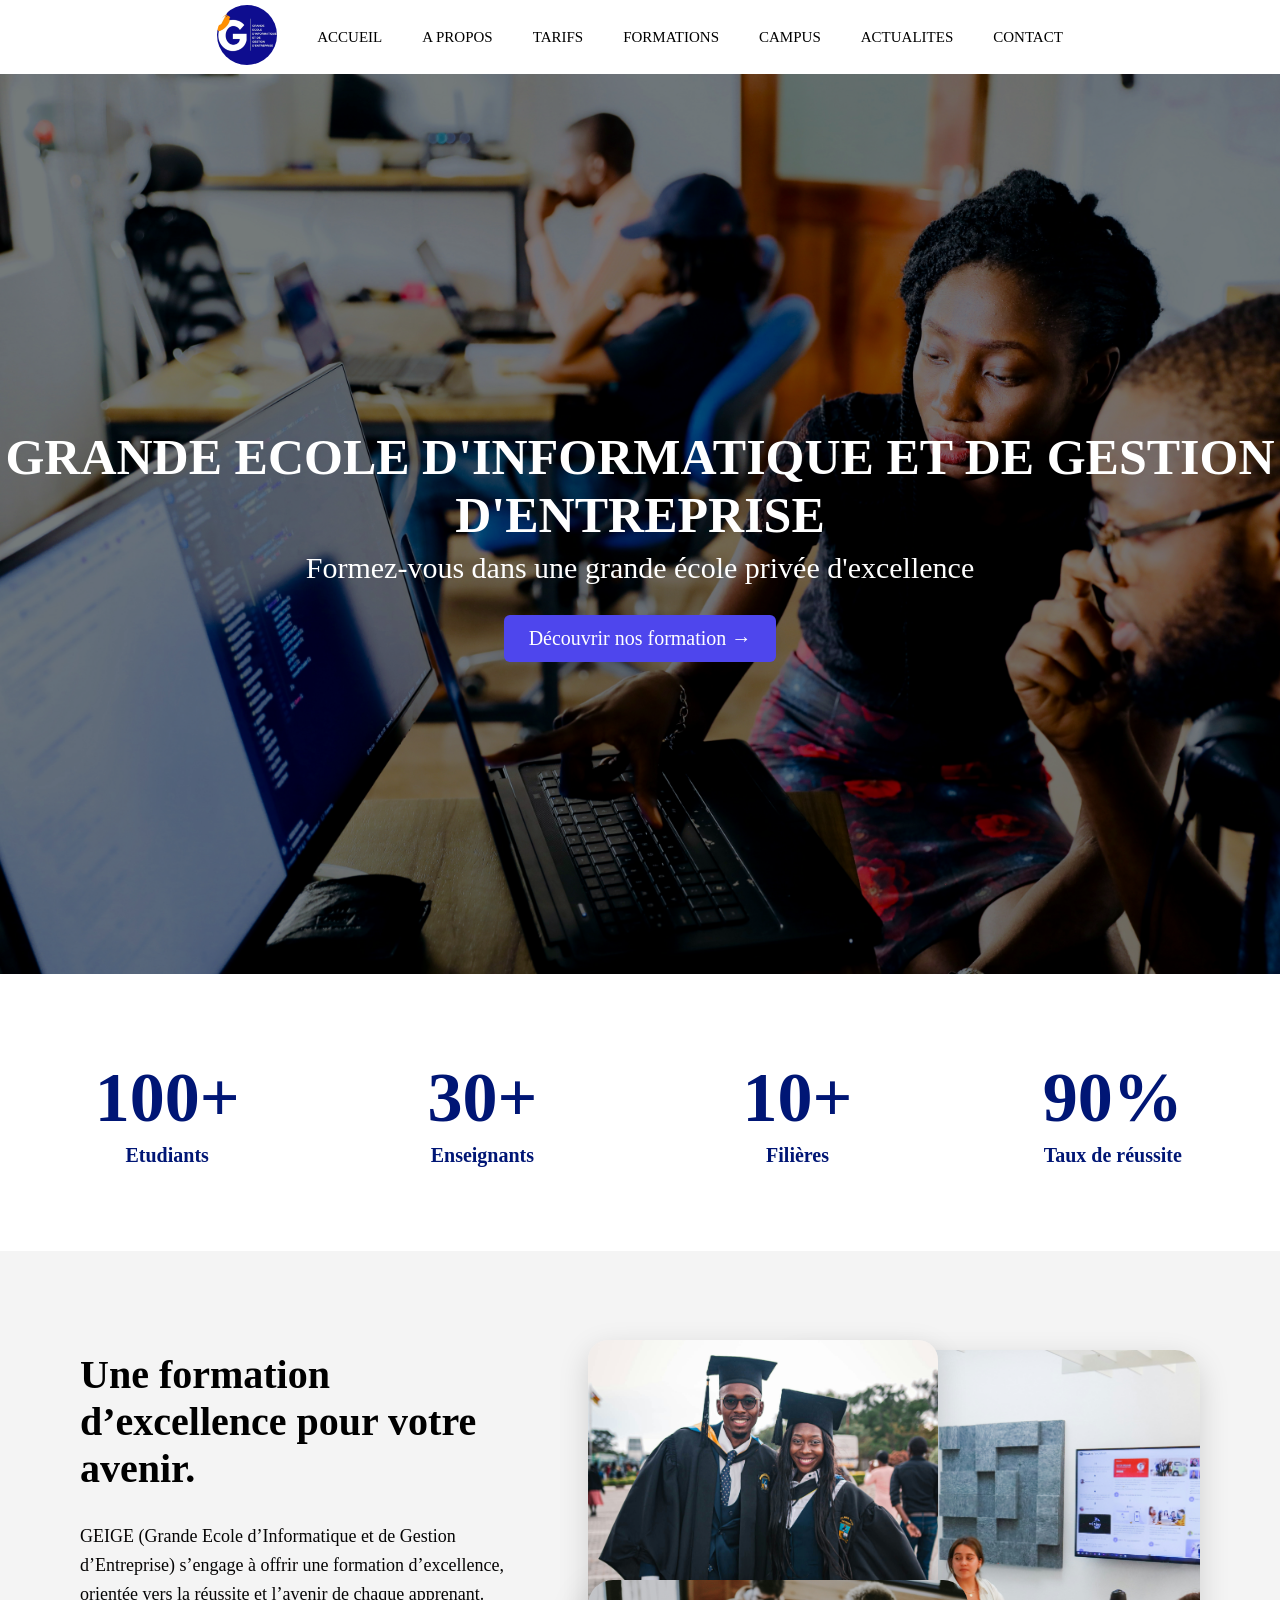
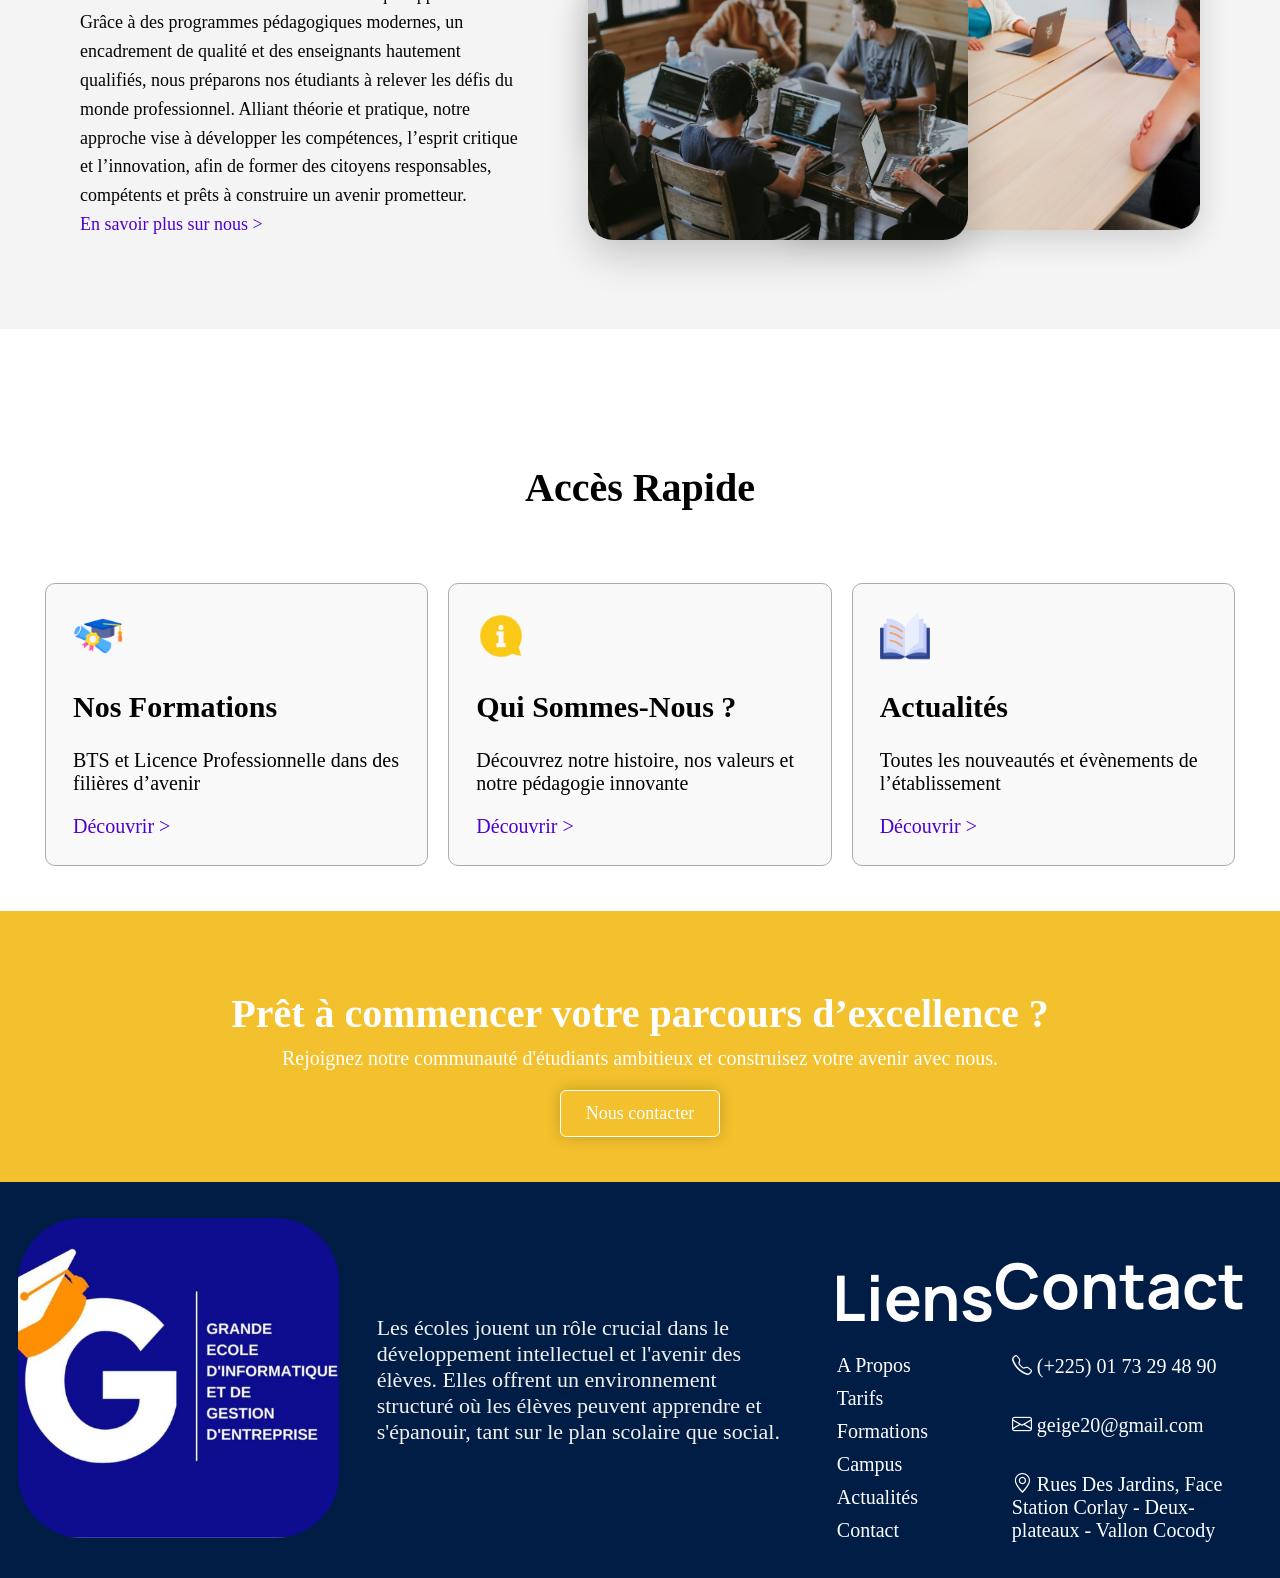
==== accueil.html @ f15bea1d "Ajout de code" ====
<!DOCTYPE html>
<html lang="en">
<head>
  <meta charset="UTF-8">
  <meta name="viewport" content="width=device-width, initial-scale=1.0">
  <title>Grande Ecole d'Informatique et de Gestion d'Entreprise (GEIGE)</title>
  <link rel="stylesheet" href="./Css/style.css">
  <link rel="icon" type="image/png" href="./Img/Logo Geige.jpg">
  <!-- À ajouter dans le <head> de votre page -->
<link rel="stylesheet" href="https://cdn.jsdelivr.net/npm/bootstrap-icons@1.11.3/font/bootstrap-icons.min.css">
  <link rel="preconnect" href="https://fonts.googleapis.com">
<link rel="preconnect" href="https://fonts.gstatic.com" crossorigin>
<link href="https://fonts.googleapis.com/css2?family=Manrope:wght@200..800&display=swap" rel="stylesheet">
</head>
<body>
  <!-- Barre de navigation -->
  <header class="site-header">
    <div class="logo"><img src="./Img/Logo Geige.jpg" alt="Logo de Geige"></div>

    <div class="menu">
      <ul><a href="#">ACCUEIL</a></ul>
      <ul><a href="#">A PROPOS</a></ul>
      <ul><a href="#">TARIFS</a></ul>
      <ul><a href="#">FORMATIONS</a></ul>
      <ul><a href="#">CAMPUS</a></ul>
      <ul><a href="#">ACTUALITES</a></ul>
      <ul><a href="#">CONTACT</a></ul>
    </div>
  </header>

  <!-- Section de présentation -->
   <section class="presentation-image">
    <div class="image">
      <div class="sname">
        <h1>GRANDE ECOLE D'INFORMATIQUE ET DE GESTION D'ENTREPRISE</h1>
        <p>Formez-vous dans une grande école privée d'excellence</p>
          <a href="#" class="btns">Découvrir nos formation → </a>
      </div>
    </div>
   </section>

   <!-- Section de statistiques -->
    <section class="stat">
      <div class="sta">
        <p class="bg">100+</p>
        <p class="pt">Etudiants</p>
      </div>

      <div class="sta">
        <p class="bg">30+</p>
        <p class="pt">Enseignants</p>
      </div>

      <div class="sta">
        <p class="bg">10+</p>
        <p class="pt">Filières</p>
      </div>

      <div class="sta">
        <p class="bg">90%</p>
        <p class="pt">Taux de réussite</p>
      </div>
    </section>

    <!-- Section d'aperçu -->
     <section class="apercu">
      <article class="texteapercu">
        <h1>Une formation d’excellence pour votre avenir.</h1>
        <p>GEIGE (Grande Ecole d’Informatique et de Gestion d’Entreprise) s’engage à offrir une formation d’excellence, orientée vers la réussite et l’avenir de chaque apprenant. Grâce à des programmes pédagogiques modernes, un encadrement de qualité et des enseignants hautement qualifiés, nous préparons nos étudiants à relever les défis du monde professionnel. Alliant théorie et pratique, notre approche vise à développer les compétences, l’esprit critique et l’innovation, afin de former des citoyens responsables, compétents et prêts à construire un avenir prometteur.<br>
        <a href="#">En savoir plus sur nous ></a>
        </p>
      </article>

      <article class="imageapercu">
        <img src="./Img/students.jpg" alt="Students" class="img1">
        <img src="./Img/annie-spratt-QckxruozjRg-unsplash.jpg" alt="Students" class="img2">
        <img src="./Img/walls-io-rHe6nD1iMU0-unsplash.jpg" alt="Students" class="img3">
      </article>
     </section>

    <!--Section d'accès rapide-->
    <div class="titre">
        <h1>Accès Rapide</h1>
      </div>
    <section class="acces-rapide">
      <div class="doc nos-formation">
        <img src="./Img/education (1).png" alt="diploma">
        <h2>Nos Formations</h2>
        <p>BTS et Licence Professionnelle dans des filières d’avenir</p>
        <a href="#">Découvrir ></a>
      </div>

      <div class="doc qui-sommes-nous">
        <img src="./Img/support.png" alt="identity">
        <h2>Qui Sommes-Nous ?</h2>
        <p>Découvrez notre histoire, nos valeurs et notre pédagogie innovante</p>
        <a href="#">Découvrir ></a>
      </div>

      <div class="doc actualites">
        <img src="./Img/book.png" alt="actualites">
        <h2>Actualités</h2>
        <p>Toutes les nouveautés et évènements de l’établissement</p>
        <a href="#">Découvrir ></a>
      </div>
    </section>

    <!--Section de présentation contacts-->
    <section class="contact">
      <div class="t1">
        <h2>Prêt à commencer votre parcours d’excellence ?</h2>
        <p>Rejoignez notre communauté d'étudiants ambitieux et construisez votre avenir avec nous.</p>
      </div>

      <div class="btncontact">
        <a href="#" class="btn">Nous contacter </a>
      </div>
    </section>

    <!--Section de pied de page-->
    <footer class="pied">
      <div class="img">
        <img src="./Img/Logo Geige.jpg" alt="Logo de Geige">
      </div>

      <div class="description">
        <p>Les écoles jouent un rôle crucial dans le développement intellectuel et l'avenir des élèves. Elles offrent un environnement structuré où les élèves peuvent apprendre et s'épanouir, tant sur le plan scolaire que social.</p>
      </div>

      <div class="liens">
      <h1>Liens</h1>
      <a href="#">A Propos</a>
      <a href="#">Tarifs</a>
      <a href="#">Formations</a>
      <a href="#">Campus</a>
      <a href="#">Actualités</a>
      <a href="#">Contact</a>
      </div>

      <div class="infos">
        <h1>Contact</h1>
        <i class="bi bi-telephone"> <a href="#">(+225) 01 73 29 48 90</a></i>
        <i class="bi bi-envelope"> <a href="#">geige20@gmail.com</a></i>
        <i class="bi bi-geo-alt"> <a href="#">Rues Des Jardins, Face Station Corlay - Deux-plateaux - Vallon Cocody</a></i>
      </div>
    </footer>
</body>
</html>
---- Css/style.css ----
/*Barre de navigation*/
body {
  margin: 0;
  padding: 0;
}

.site-header {
  display: flex;
  align-items: center;
  justify-content: center;
  margin-top: 5px;
}

.site-header .logo img{
  height: 60px;
  border-radius: 50px;
}

.menu {
  display: flex;
  justify-content: center;
  align-items: center;
}

.menu ul a {
  text-decoration: none;
  color: #000;
  font-size: 15px;
}


ul a {
  transition: transform 0.2s ease, color 0.2s ease;
  display: inline-block;
}

ul a:hover {
  color: rgb(31, 31, 162);
  transform: scale(1.05);
}

/*Section de présentation*/
.presentation-image {
  margin-top: 5px;
}

.image {
  background-image: url(../Img/img2.jpg);
  height: 100vh;
  background-repeat: no-repeat;
  background-size: cover;
}

.sname {
  display: flex;
  justify-content: center;
  align-items: center;
  flex-direction: column;
  height: 100vh;
  background-color: rgba(0, 0, 0, 0.474);
}

.sname h1 {
  font-size: 50px;
  font-weight: bold;
  color: #ffff;
  text-align: center;
  margin-bottom: 5px;
}

.sname p {
  font-size: 30px;
  font-family: 'Times New Roman', Times, serif;
  font-weight:normal;
  color: #ffff;
  text-align: center;
  margin-top: 2px;
}

.btns {
    display: inline-block;
    font-size: 20px;
    padding: 12px 25px;
    font-family: 'Times New Roman', Times, serif;
    background-color: #4E46ED;
    color: white;
    text-decoration: none;
    border-radius: 6px;
    transition: background-color 0.3s ease, transform 0.3s ease;
}

.btns:hover {
  background-color: #f1f1f1;
  transform: scale(1.05);
  cursor: pointer;
  color: #000;
}

.sname .btn a {
  text-decoration: none;
  color: #fff;
}

/*Section de statistiques*/
.stat {
  display: flex;
  justify-content: space-evenly;
  align-items: center;
}

.sta {
  display: flex;
  justify-content: center;
  flex-direction: column;
  align-items: center;
  gap: 6px;
  padding: 20px;
  font-family: 'Times New Roman', Times, serif;
  width: 20%;
  border-radius: 10px;
  margin-top: 5%;
}

.sta p {
  margin: 0;
}

.bg {
  font-size: 70px;
  font-weight: bold;
  color: #001675;
}

.pt {
  font-size: 20px;
  font-weight: bold;
  color : #001675
}

.sta:hover {
  background-color: #F4F4F4;
  cursor: pointer;
  transition: 0.6s;
}

/*Section d'apercu*/
.apercu {
  display: flex;
  justify-content: space-between;
  align-items: center;
  padding: 60px 80px;
  margin-top: 5%;
  gap: 60px;
  background-color: #F4F4F4;
}

.texteapercu {
  flex: 0 0 40%;
  max-width: 500px;
}

.texteapercu h1 {
  font-size: 40px;
  font-weight: bold;
  margin-bottom: 30px;
  font-family: Georgia, 'Times New Roman', Times, serif;
}

.texteapercu p {
  font-size: 18px;
  line-height: 1.6;
  color: #060505;
  margin-bottom: 30px;
}

.texteapercu a {
  color: #4e00cc;
  text-decoration: none;
  font-weight: 500;
}

.imageapercu {
  flex: 1;
  position: relative;
  height: 500px;
  min-width: 600px;
}

.imageapercu img {
  position: absolute;
  object-fit: cover;
  transition: transform 0.3s ease;
}

.imageapercu img:hover {
    transform: scale(1.05);
    cursor: pointer;
}

.img1 {
  width: 350px;
  height: 400px;
  top: 0;
  left: 0;
  border-radius: 20px;
  z-index: 2;
  box-shadow: 0 10px 30px rgba(0,0,0,0.15);
}

.img2 {
  width: 380px;
  height: 260px;
  top: 240px;
  left: 0;
  border-radius: 25px;
  z-index: 3;
  box-shadow: 0 15px 40px rgba(0,0,0,0.2);
}

.img3 {
  width: 420px;
  height: 480px;
  top: 10px;
  right: 0;
  border-radius: 25px;
  z-index: 1;
  box-shadow: 0 10px 30px rgba(0,0,0,0.15);
}

/*Section d'accès rapide*/
.titre {
  font-size: 20px;
  font-family: Cambria, Cochin, Georgia, Times, 'Times New Roman', serif;
  text-align: center;
  font-weight: bold;
  margin-top: 15vh;
}

.acces-rapide {
  display: flex;
  justify-content: center;
  align-items: center;
  gap: 20px;
  gap: 20px;
  padding: 5vh;
}

.doc {
  transition: background-color 0.3s ease, transform 0.3s ease;
}

.acces-rapide img {
  height: 50px;
}

.acces-rapide a {
  color: #4e00cc;
  text-decoration: none;
  font-weight: 500;
}

.nos-formation, .qui-sommes-nous, .actualites {
  font-family: Cambria, Cochin, Georgia, Times, 'Times New Roman', serif;
  font-size: 20px;
  padding: 3vh;
  width: 50vh;
  border: 1px solid #ADABAB;
  background-color: #F9F9F9;
  border-radius: 10px ;
}

.doc:hover {
  transform: scale(1.05);
  cursor: pointer;
  box-shadow: 0 0 15px rgba(0,0,0,0.2);
}

/*Section de présentation contacts*/
.contact {
  display: flex;
  justify-content: center;
  align-items: center;
  flex-direction: column;
  padding: 5vh;
  background-color: #F3C12D;
}

.t1 {
  text-align: center;
  font-family: Cambria, Cochin, Georgia, Times, 'Times New Roman', serif;
  color: #fff;
}

.t1 h2 {
  font-size: 40px;
  margin-bottom: 10px;
}

.t1 p {
  font-size: 20px;
  margin-top: 5px;
}

.btncontact .btn {
  background-color: #F3C12D;
  border: 1px solid #fff;
  transition: 0.2s;
  display: inline-block;
  font-size: 18px;
  padding: 12px 25px;
  font-family: Cambria, Cochin, Georgia, Times, 'Times New Roman', serif;
  color: white;
  text-decoration: none;
  border-radius: 6px;
  box-shadow: 0 0 15px rgba(0,0,0,0.2);
}

.btncontact .btn:hover {
  background-color: #f1f1f1;
  cursor: pointer;
  color: #000;
}

/*Section de pied de page*/
.pied {
  display: flex;
  justify-content: space-around;
  align-items: center;
  background-color: #001D45;
  padding: 2vh;
}

.img img {
  height: 20em;
  border-radius: 20%;
}

.description {
  width: 70vh;
  font-family: Cambria, Cochin, Georgia, Times, 'Times New Roman', serif;
  font-size: 22px;
  padding: 20px;
  margin: 2vh;
  color: #f1f1f1;
}

.liens {
  display: flex;
  justify-content: left;
  align-items: left;
  flex-direction: column;
  width: 20vh;
}

.liens a {
  color: #ffff;
  text-decoration: none;
  font-size: 20px;
  margin: 5px;
  font-family: Cambria, Cochin, Georgia, Times, 'Times New Roman', serif;
}

.liens a:hover {
  color: #3C41E8;
  transition: 0.2s;
}

.liens h1 {
  font-family: 'Manrope';
  color: #ffff;
  font-size: 7vh;
  margin-bottom: 1vh;
}

.infos {
  display: flex;
  flex-direction: column;
  width: 45vh;
}

.infos i {
  font-size: 20px;
  font-style: normal;
  font-family: Cambria, Cochin, Georgia, Times, 'Times New Roman', serif;
  color: #ffff;
  margin: 2vh;
}

.infos h1 {
  font-family: 'Manrope';
  color: #ffff;
  font-size: 7vh;
  margin-bottom: 1vh;
}

.infos a {
  text-decoration: none;
  color: #ffff;
}

.infos a:hover {
  color: #3C41E8;
  transition: 0.2s;
}
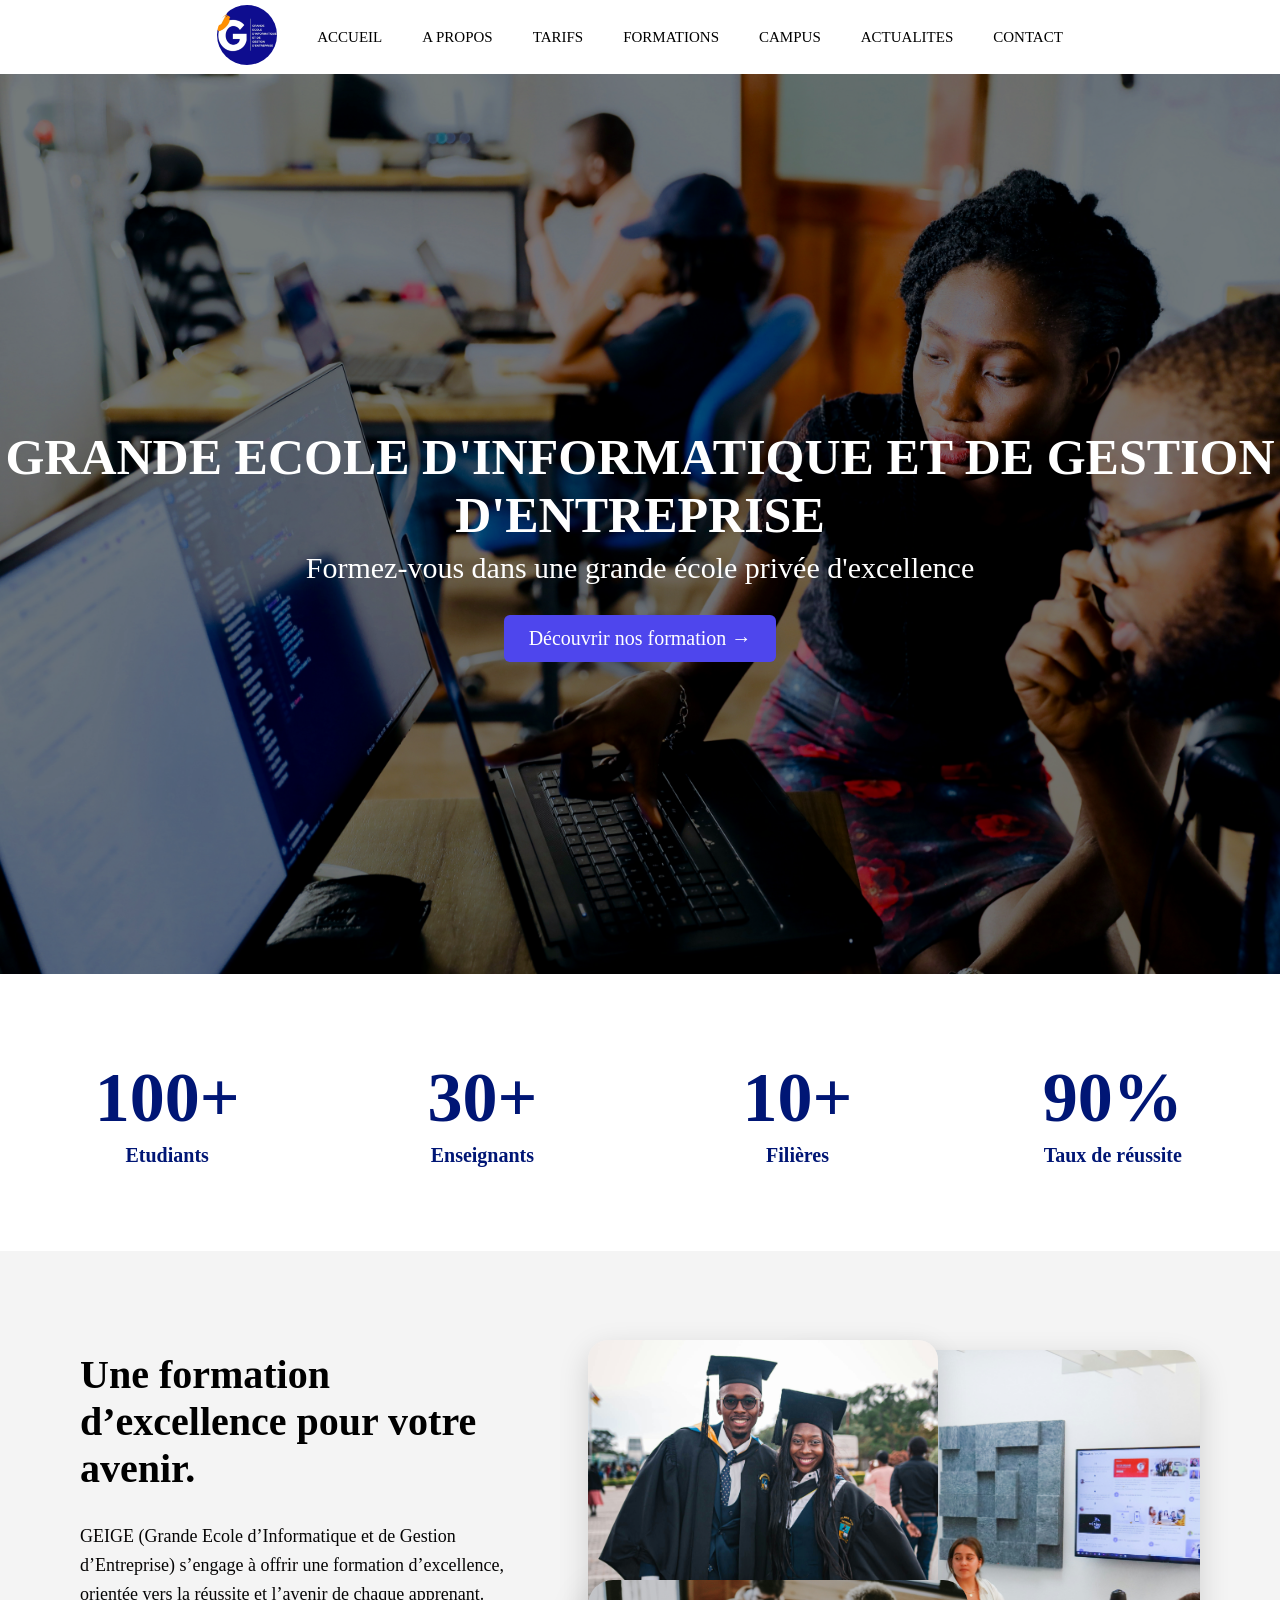
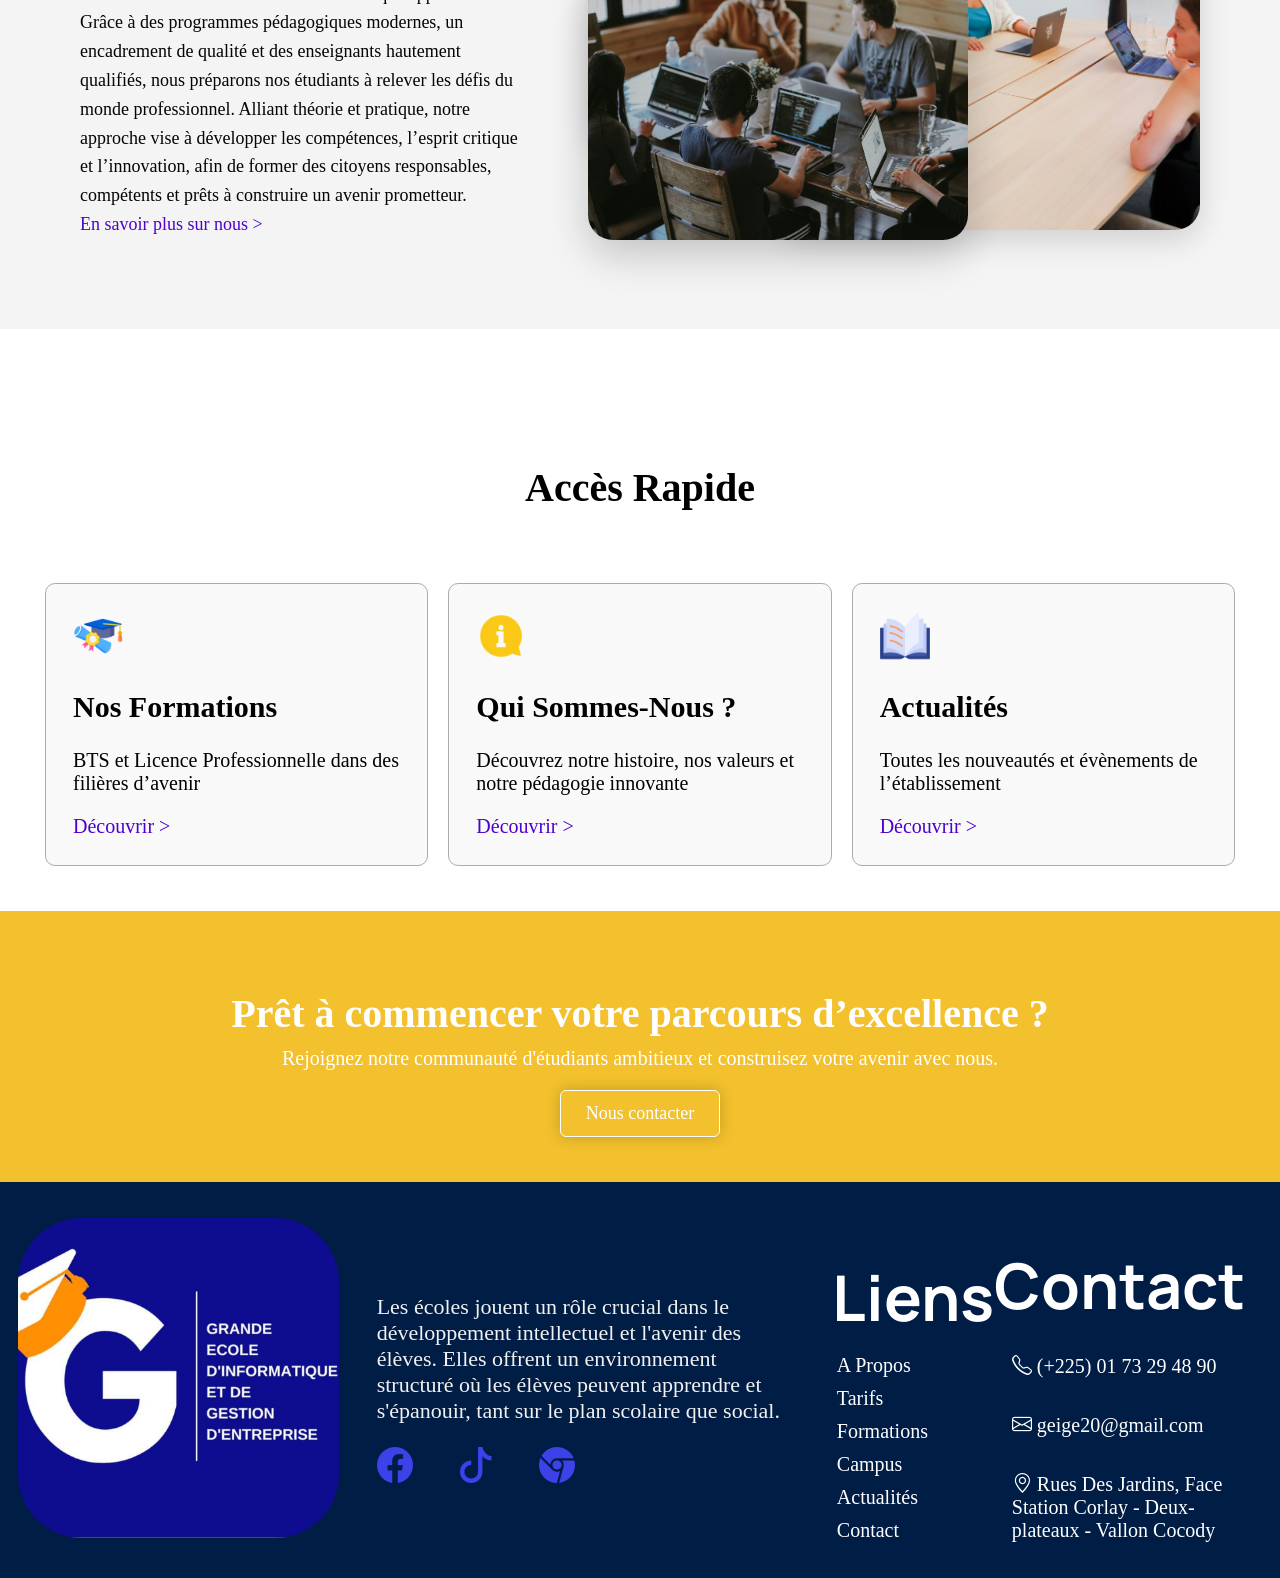
==== commit ba88512b: "Ajouts de quelques codes pour le pied de page" ====
--- a/accueil.html
+++ b/accueil.html
@@ -125,6 +125,19 @@
 
       <div class="description">
         <p>Les écoles jouent un rôle crucial dans le développement intellectuel et l'avenir des élèves. Elles offrent un environnement structuré où les élèves peuvent apprendre et s'épanouir, tant sur le plan scolaire que social.</p>
+
+        <!--Icônes des réseaux sociaux-->
+      <div class="social-links">
+        <a href="https://facebook.com" class="social-link">
+        <i class="bi bi-facebook"></i>
+        </a>
+        <a href="https://tiktok.com" class="social-link">
+        <i class="bi bi-tiktok"></i>
+        </a>
+       <a href="#" class="social-link">
+        <i class="bi bi-browser-chrome"></i>
+       </a>
+      </div>
       </div>
 
       <div class="liens">
@@ -145,4 +158,4 @@
       </div>
     </footer>
 </body>
-</html>+</html> 
--- a/Css/style.css
+++ b/Css/style.css
@@ -402,3 +402,26 @@
   color: #3C41E8;
   transition: 0.2s;
 }
+
+.social-links {
+  display: flex;
+  justify-content: left;
+  align-items: left;
+  gap: 5vh;
+}
+
+.social-links a {
+  text-decoration: none;
+  color: #3C41E8;
+}
+
+.social-links i {
+  font-size: 4vh;
+}
+
+.social-links i:hover {
+  color: #ffff;
+  transition: 0.2s;
+  box-shadow: 0 10px 30px rgba(217, 212, 212, 0.15);
+  transform: scale(1.05);
+}
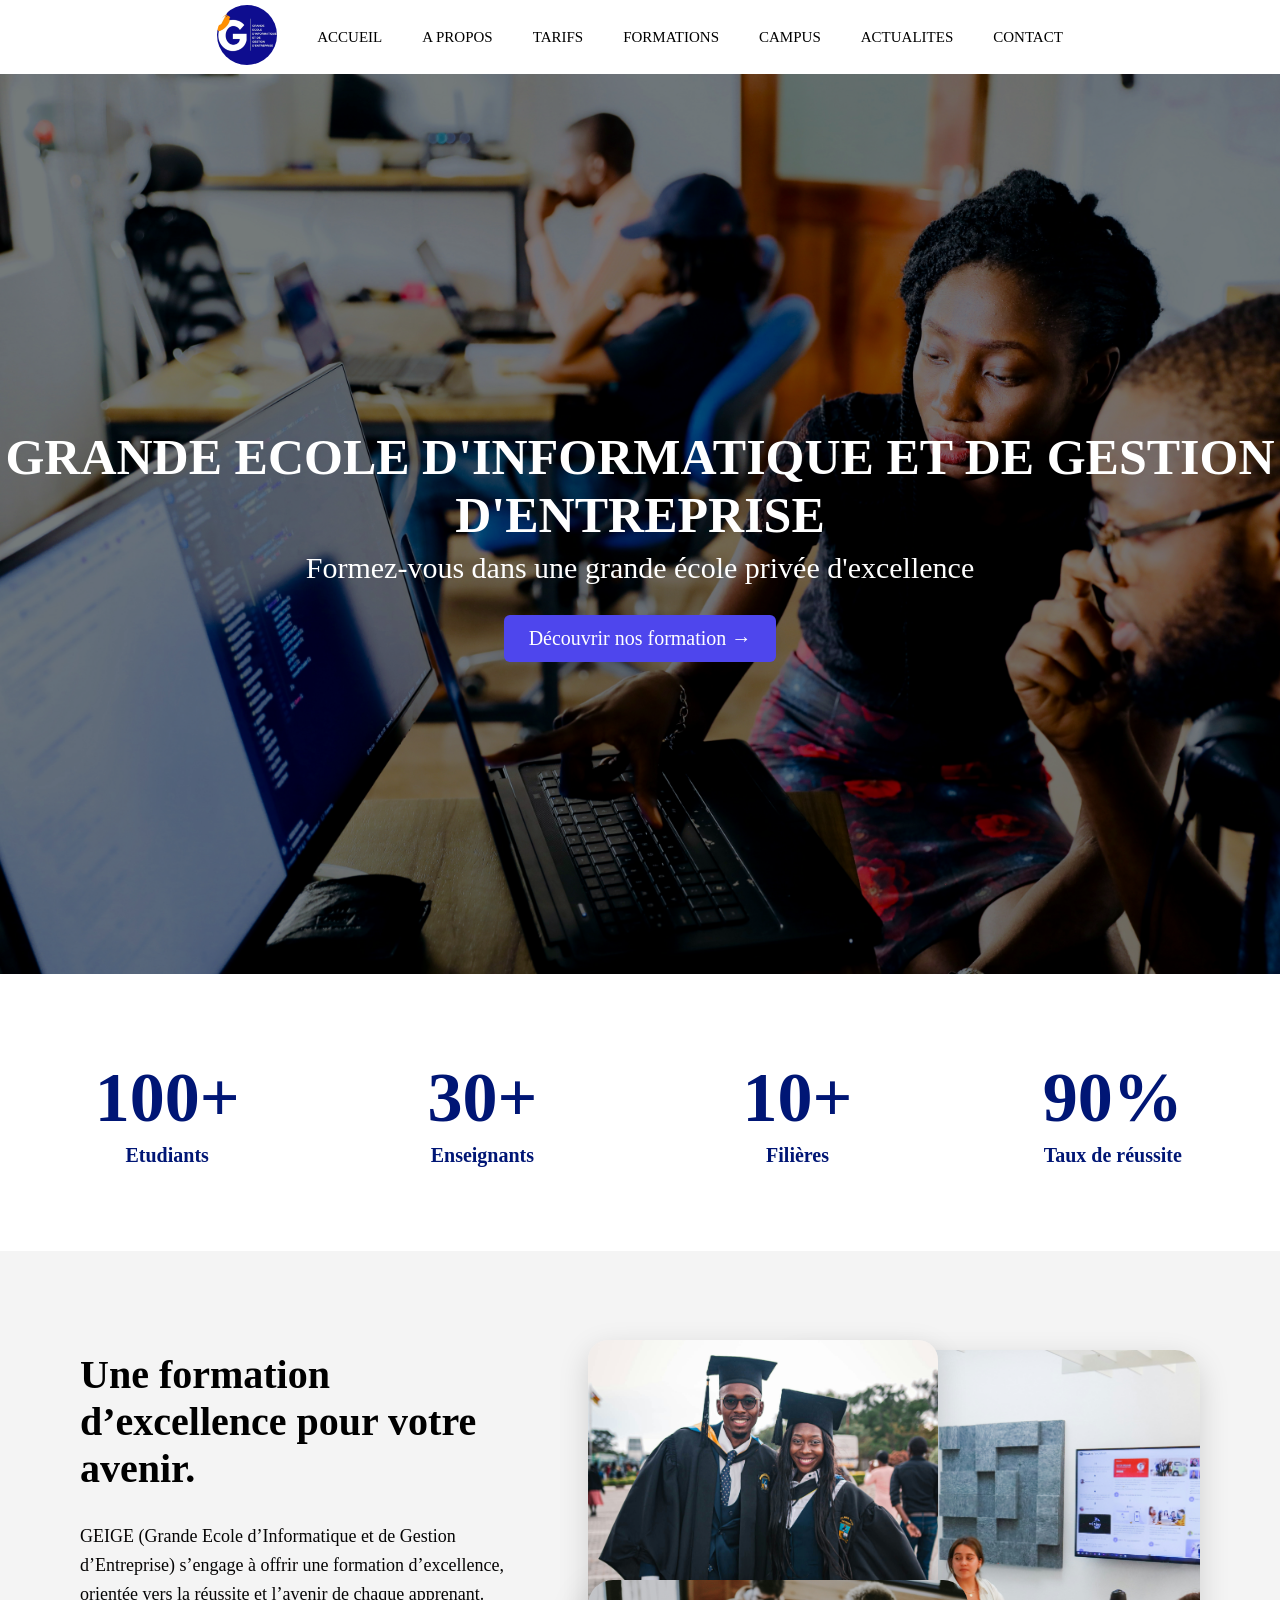
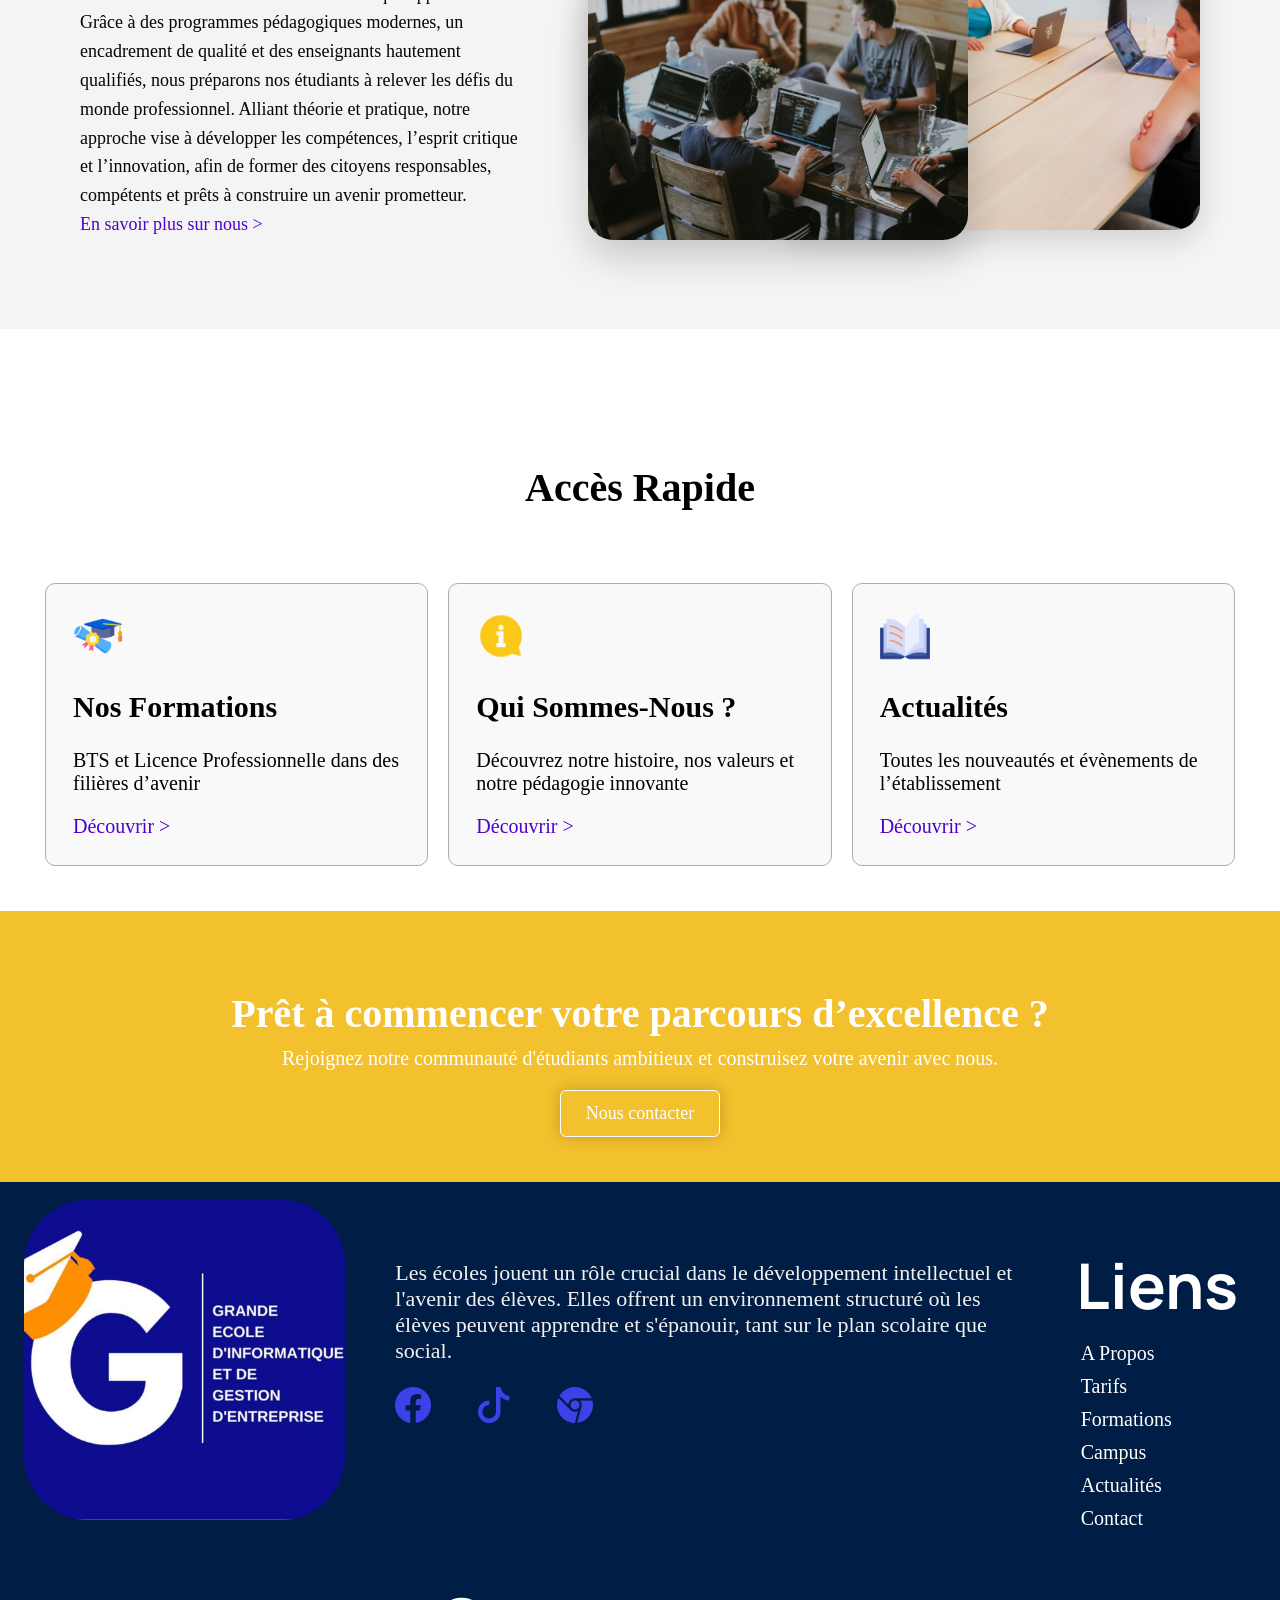
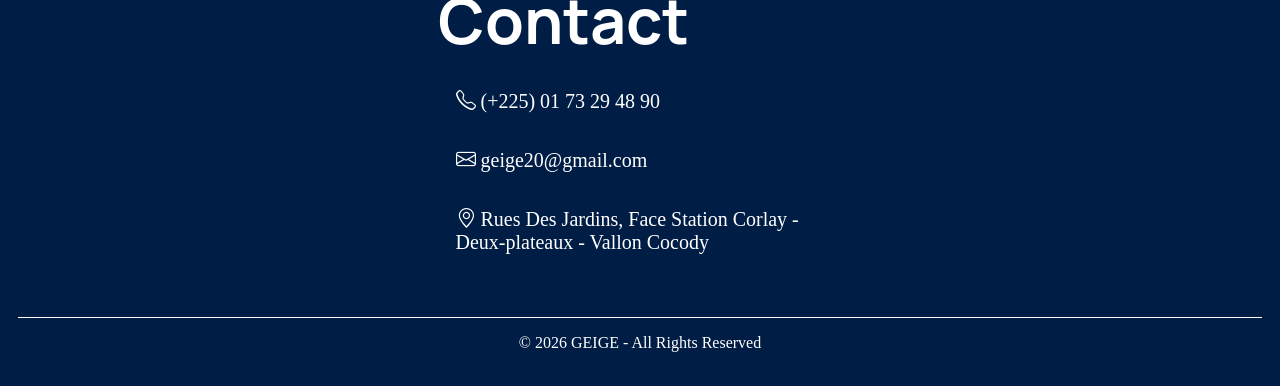
==== commit 1a3b75ed: "Fin de la page d'acceuil" ====
--- a/accueil.html
+++ b/accueil.html
@@ -128,13 +128,13 @@
 
         <!--Icônes des réseaux sociaux-->
       <div class="social-links">
-        <a href="https://facebook.com" class="social-link">
+        <a href="https://www.facebook.com/profile.php?id=61551873515585" class="social-link" target="_blank">
         <i class="bi bi-facebook"></i>
         </a>
-        <a href="https://tiktok.com" class="social-link">
+        <a href="https://www.tiktok.com/@user9552123931566" target="_blank" class="social-link">
         <i class="bi bi-tiktok"></i>
         </a>
-       <a href="#" class="social-link">
+       <a href="#" class="social-link" target="_blank">
         <i class="bi bi-browser-chrome"></i>
        </a>
       </div>
@@ -156,6 +156,10 @@
         <i class="bi bi-envelope"> <a href="#">geige20@gmail.com</a></i>
         <i class="bi bi-geo-alt"> <a href="#">Rues Des Jardins, Face Station Corlay - Deux-plateaux - Vallon Cocody</a></i>
       </div>
+
+      <div class="fin">
+        <p>© 2026 GEIGE - All Rights Reserved</p>
+      </div>
     </footer>
 </body>
 </html> 
--- a/Css/style.css
+++ b/Css/style.css
@@ -325,7 +325,8 @@
 .pied {
   display: flex;
   justify-content: space-around;
-  align-items: center;
+  flex-wrap: wrap;
+  align-items: flex-start;
   background-color: #001D45;
   padding: 2vh;
 }
@@ -415,6 +416,10 @@
   color: #3C41E8;
 }
 
+.social-links a:hover {
+  transform: scale(1.06);
+}
+
 .social-links i {
   font-size: 4vh;
 }
@@ -422,6 +427,17 @@
 .social-links i:hover {
   color: #ffff;
   transition: 0.2s;
-  box-shadow: 0 10px 30px rgba(217, 212, 212, 0.15);
-  transform: scale(1.05);
+  box-shadow: 0 10px 30px rgba(0,0,0,0.15);
+}
+
+.fin {
+  width: 100%;
+  text-align: center;
+  border-top: 1px solid #fff;
+  margin-top: 5vh;
+}
+
+.fin p {
+  color: #fff;
+  font-family: Cambria, Cochin, Georgia, Times, 'Times New Roman', serif;
 }
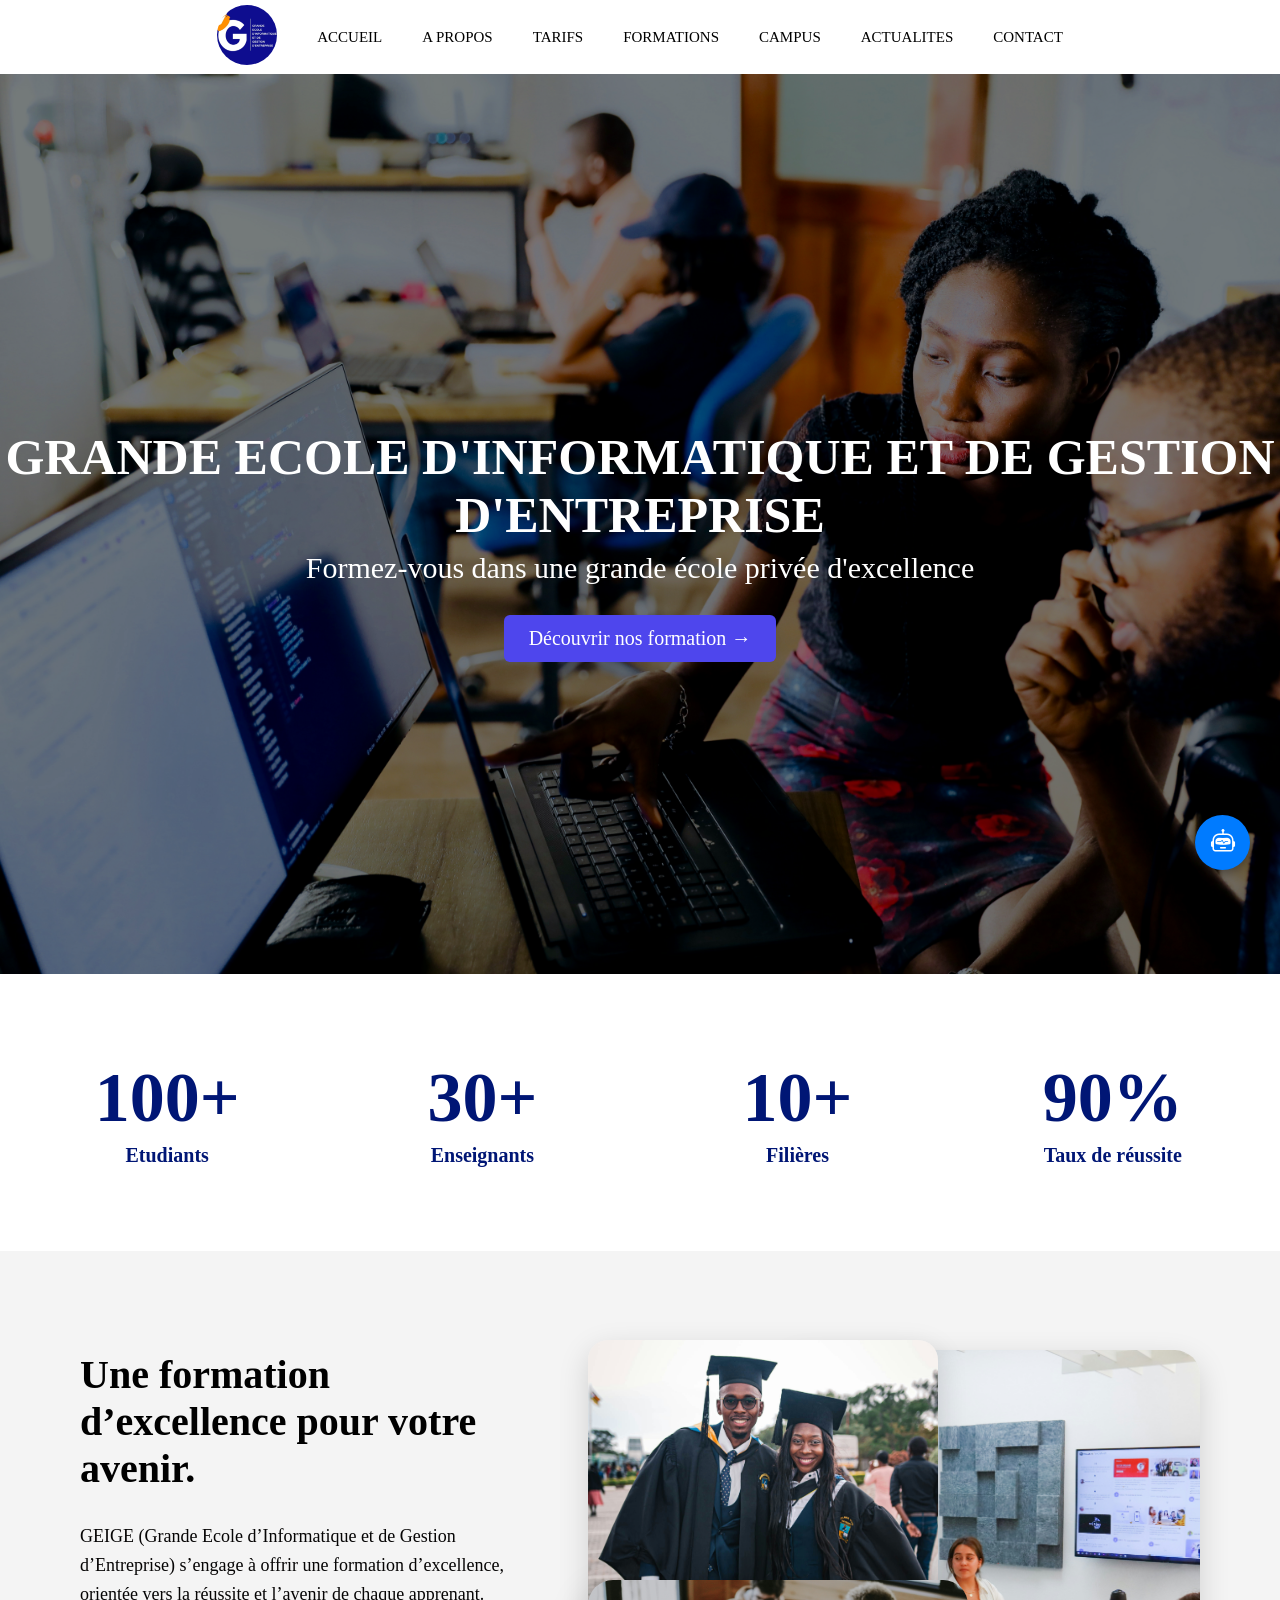
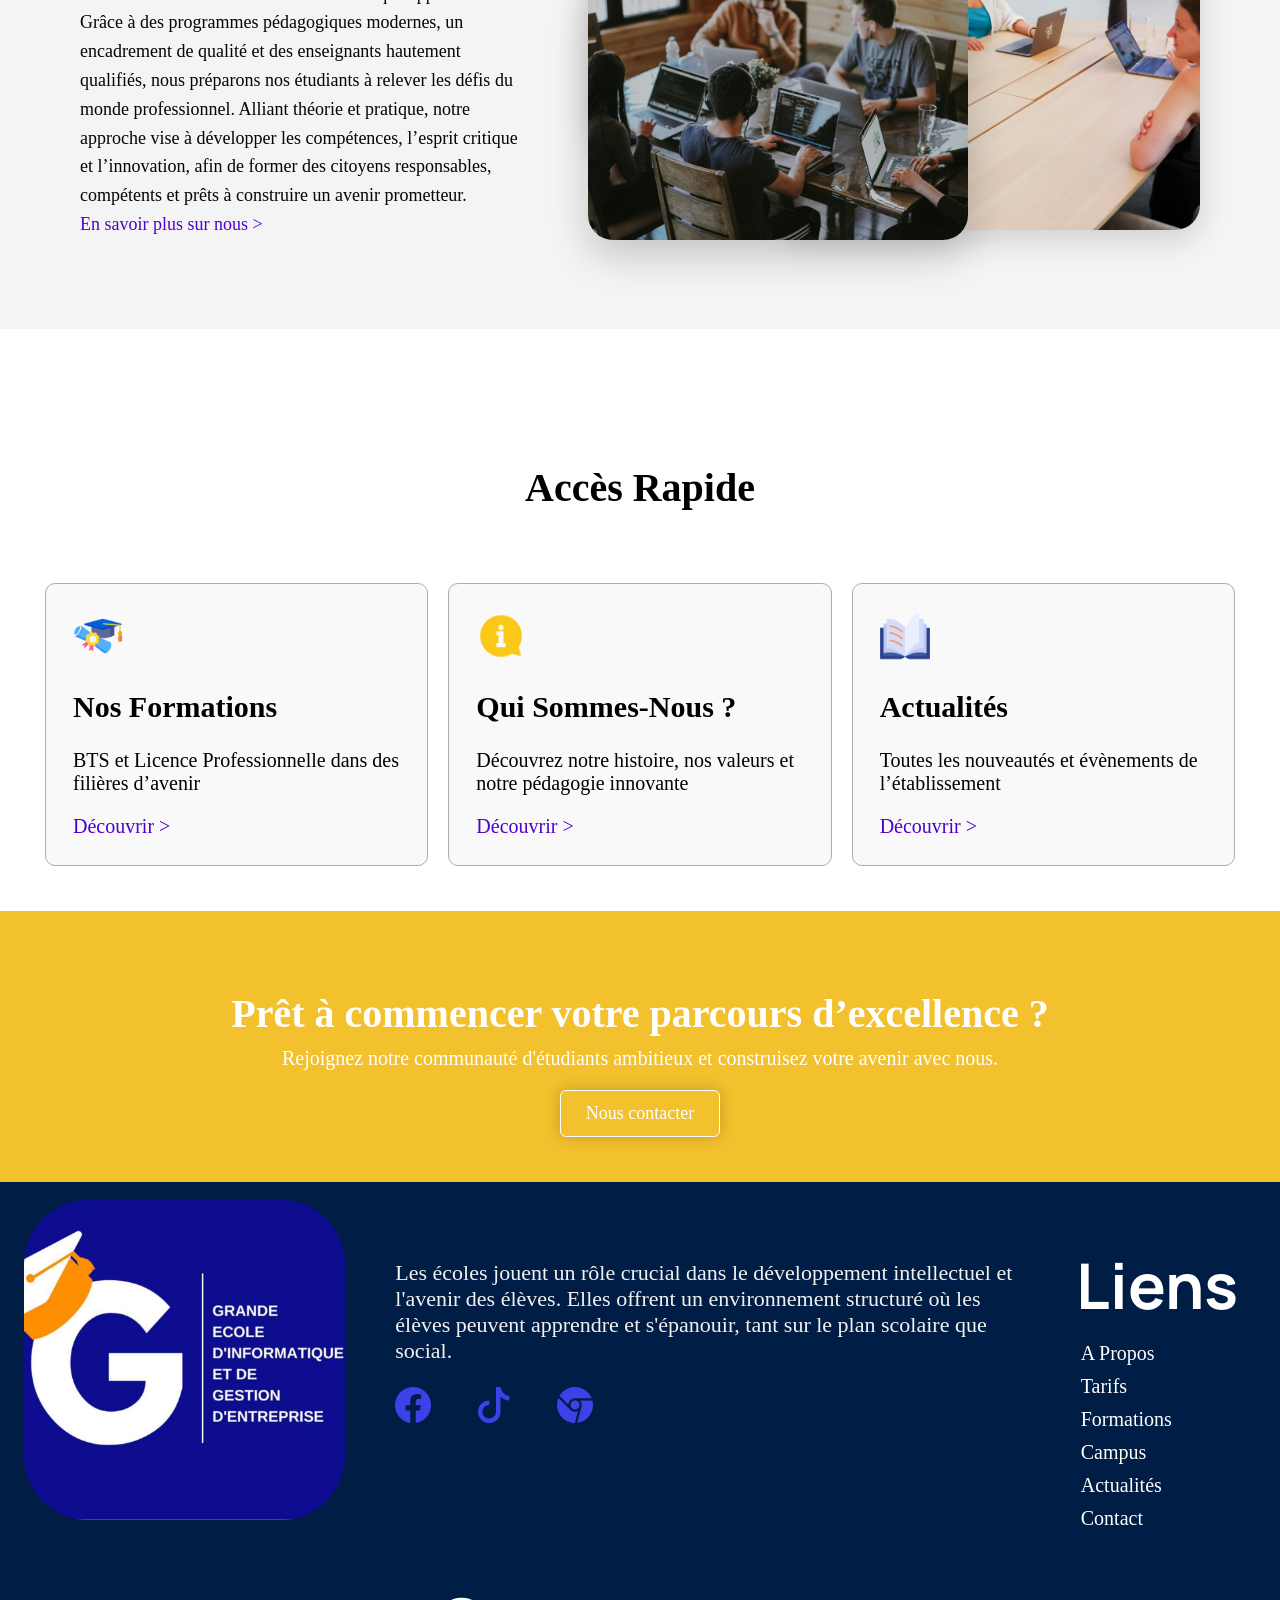
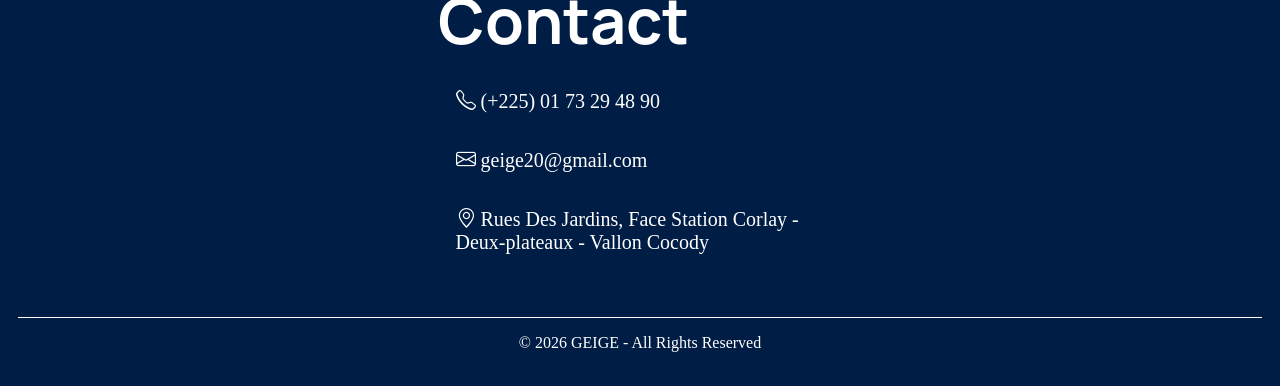
==== commit c5ad47a3: "Petite modification" ====
--- a/accueil.html
+++ b/accueil.html
@@ -161,5 +161,9 @@
         <p>© 2026 GEIGE - All Rights Reserved</p>
       </div>
     </footer>
+    <!--Icône d'assistance-->
+    <div class="assistant-btn">
+  <i class="bi bi-robot"></i>
+    </div>
 </body>
 </html> 
--- a/Css/style.css
+++ b/Css/style.css
@@ -440,4 +440,29 @@
 .fin p {
   color: #fff;
   font-family: Cambria, Cochin, Georgia, Times, 'Times New Roman', serif;
+}
+
+/*Icône d'assitance*/
+.assistant-btn {
+  position: fixed;
+  bottom: 30px;
+  right: 30px;
+  background-color: #007bff;
+  color: white;
+  width: 55px;
+  height: 55px;
+  border-radius: 50%;
+  display: flex;
+  align-items: center;
+  justify-content: center;
+  font-size: 24px;
+  cursor: pointer;
+  box-shadow: 0 4px 10px rgba(0, 0, 0, 0.3);
+  z-index: 999;
+}
+
+.assistant-btn:hover {
+  background-color: #0056b3;
+  transform: scale(1.1);
+  transition: 0.3s;
 }
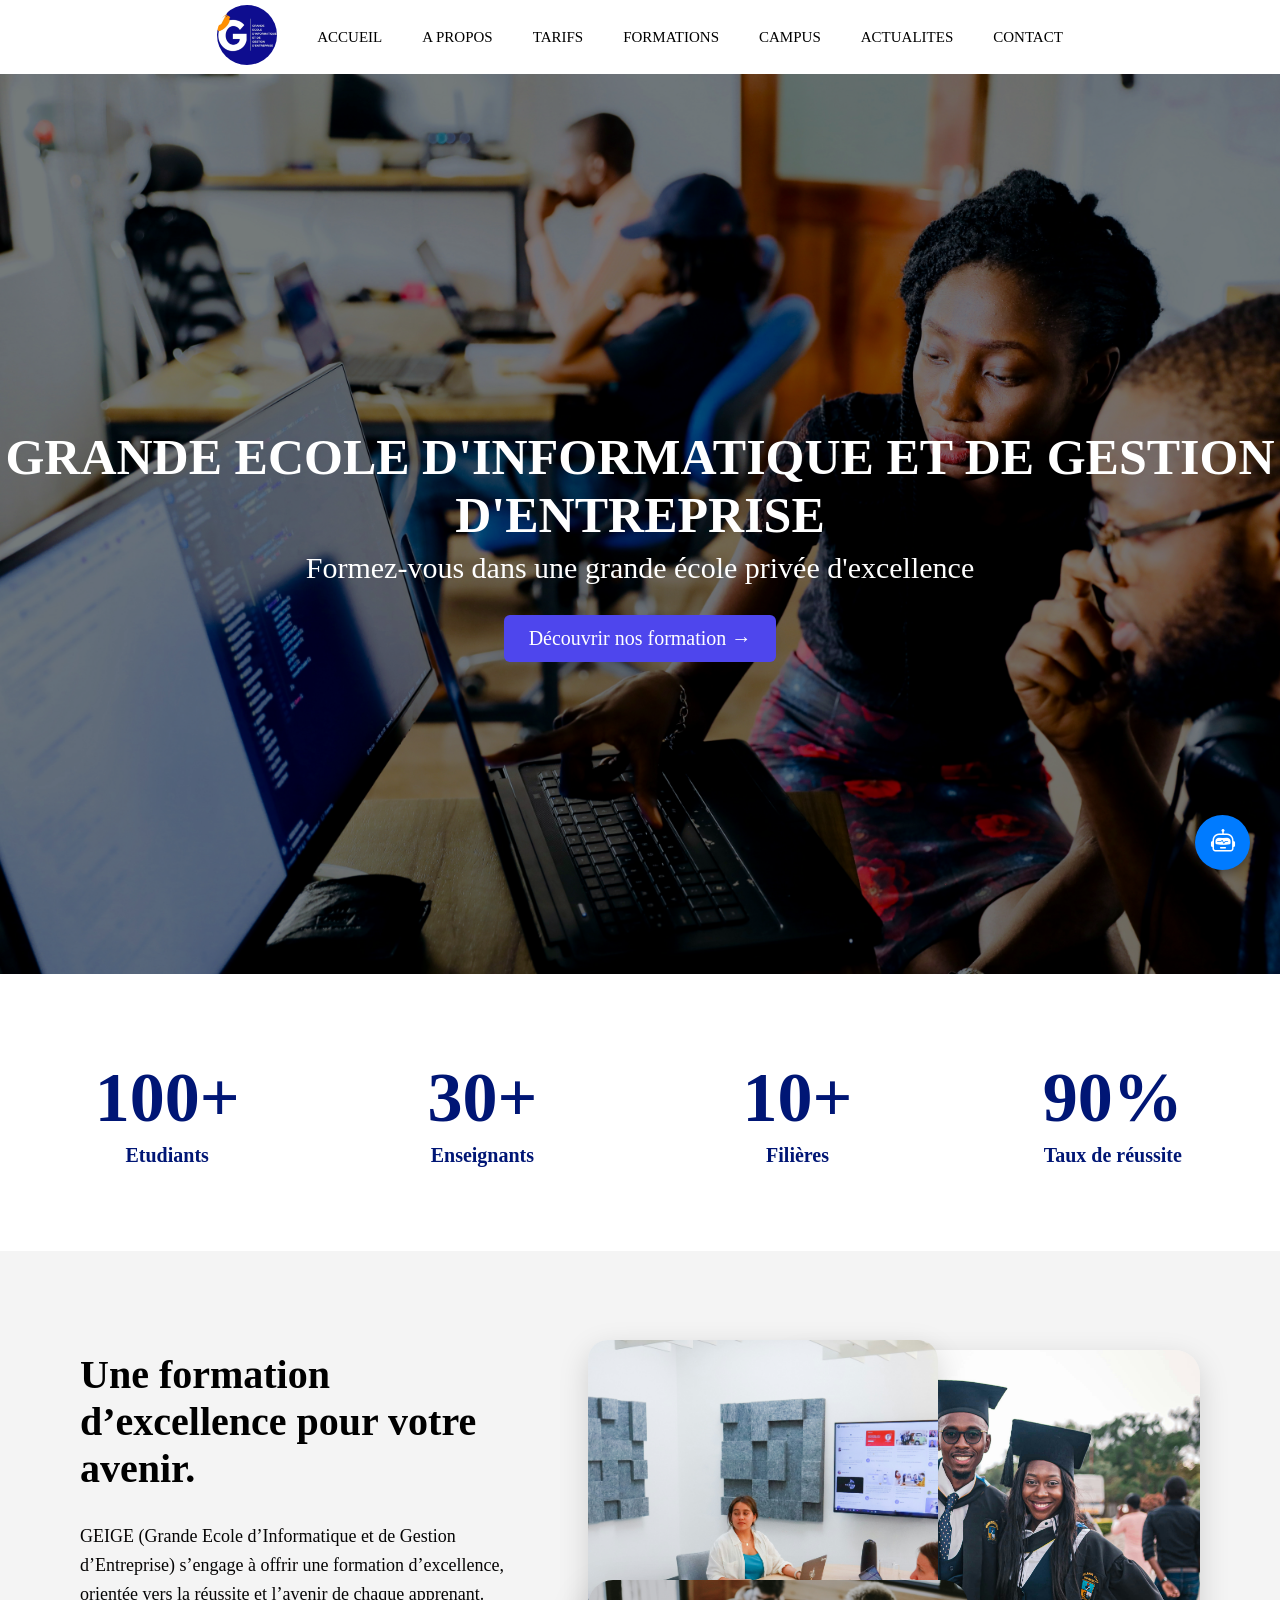
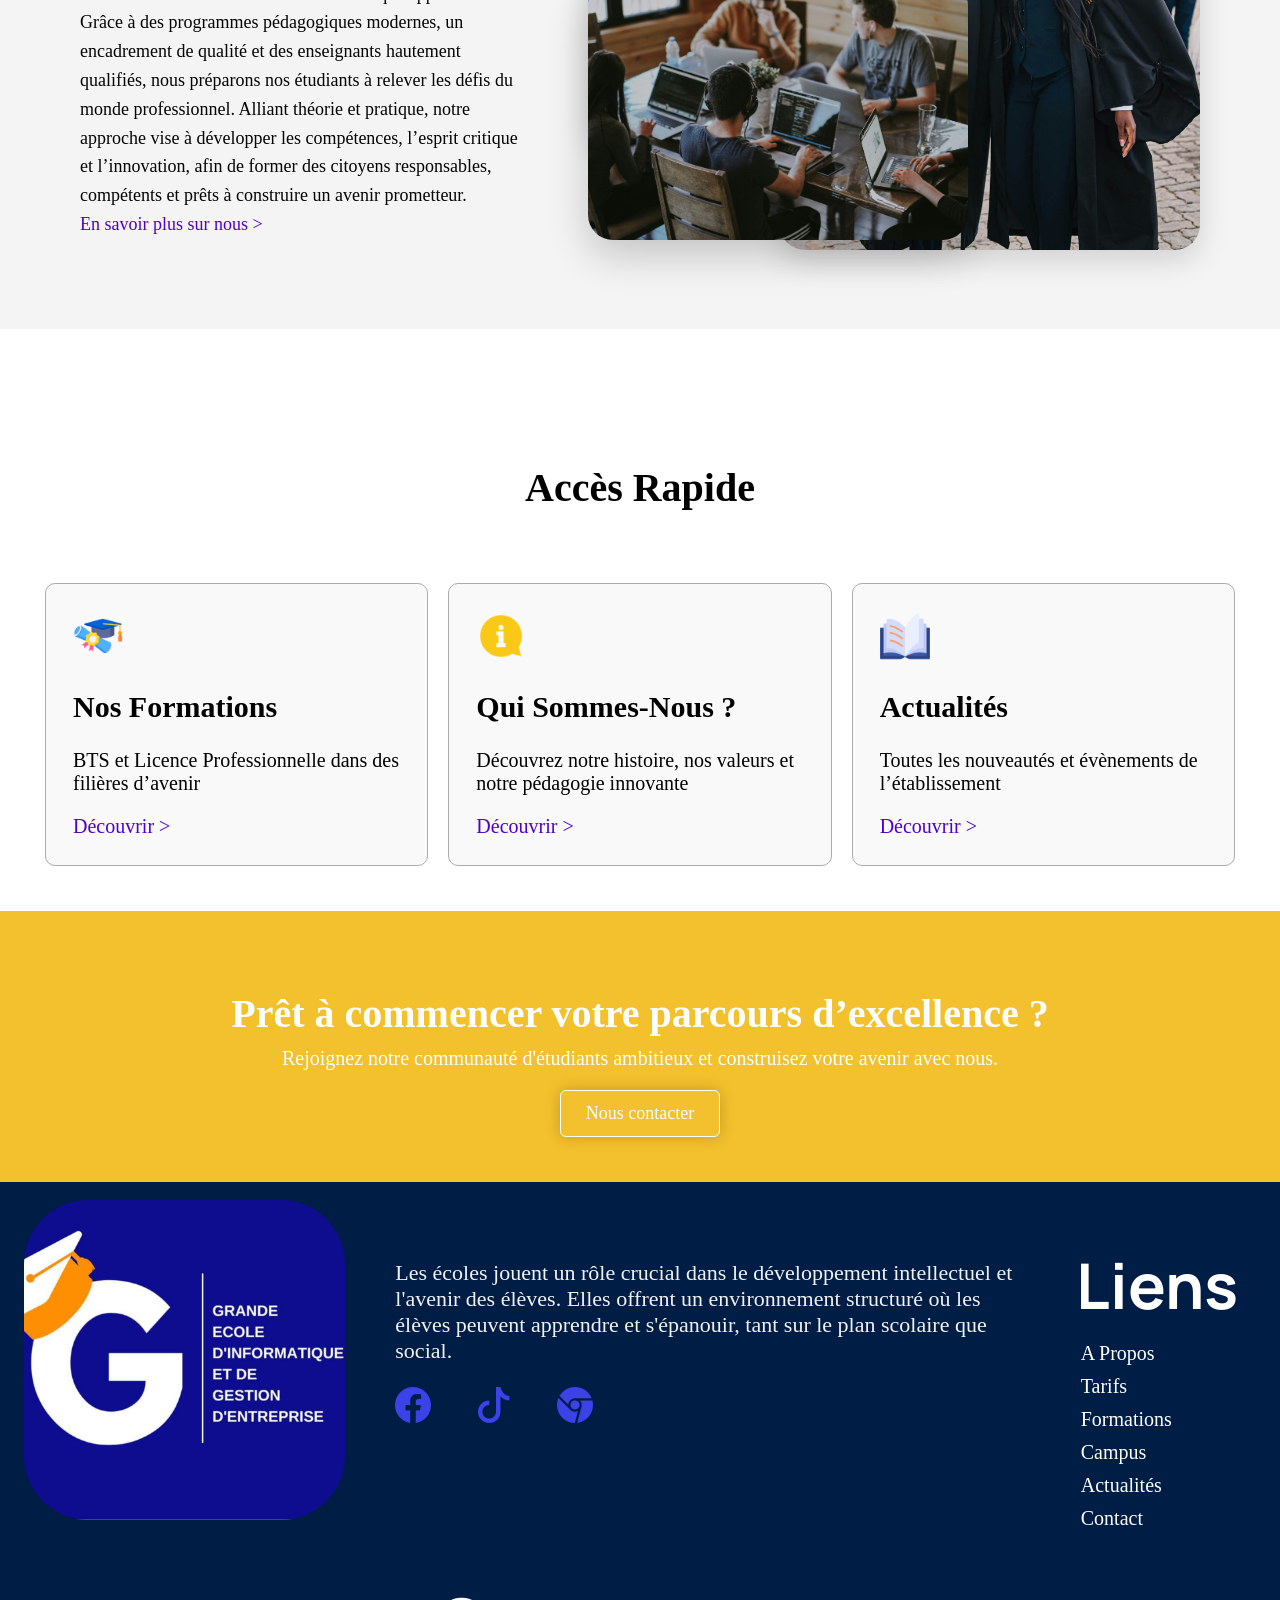
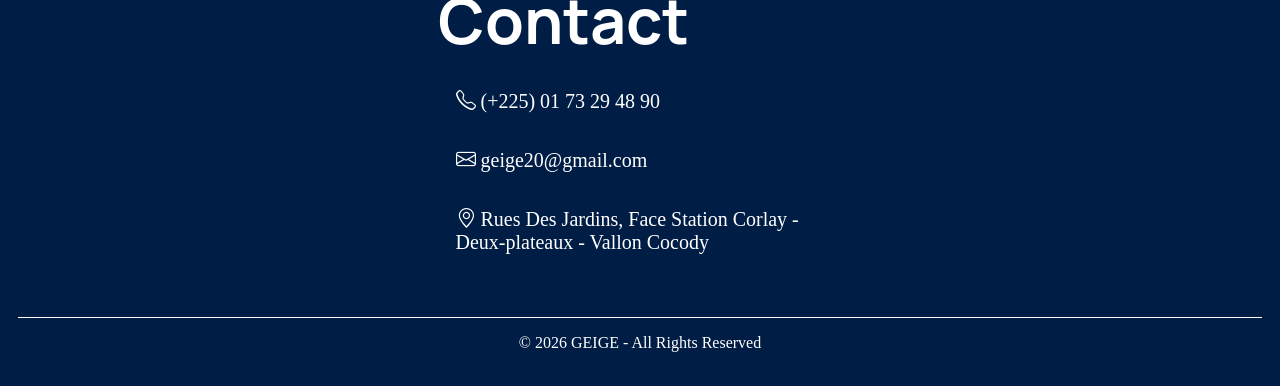
==== commit 63122382: "Quelques petites modifications" ====
--- a/accueil.html
+++ b/accueil.html
@@ -72,9 +72,9 @@
       </article>
 
       <article class="imageapercu">
-        <img src="./Img/students.jpg" alt="Students" class="img1">
+        <img src="./Img/walls-io-rHe6nD1iMU0-unsplash.jpg" alt="Students" class="img1">
         <img src="./Img/annie-spratt-QckxruozjRg-unsplash.jpg" alt="Students" class="img2">
-        <img src="./Img/walls-io-rHe6nD1iMU0-unsplash.jpg" alt="Students" class="img3">
+        <img src="./Img/students.jpg" alt="Students" class="img3">
       </article>
      </section>
 
--- a/Css/style.css
+++ b/Css/style.css
@@ -219,7 +219,7 @@
 
 .img3 {
   width: 420px;
-  height: 480px;
+  height: 500px;
   top: 10px;
   right: 0;
   border-radius: 25px;
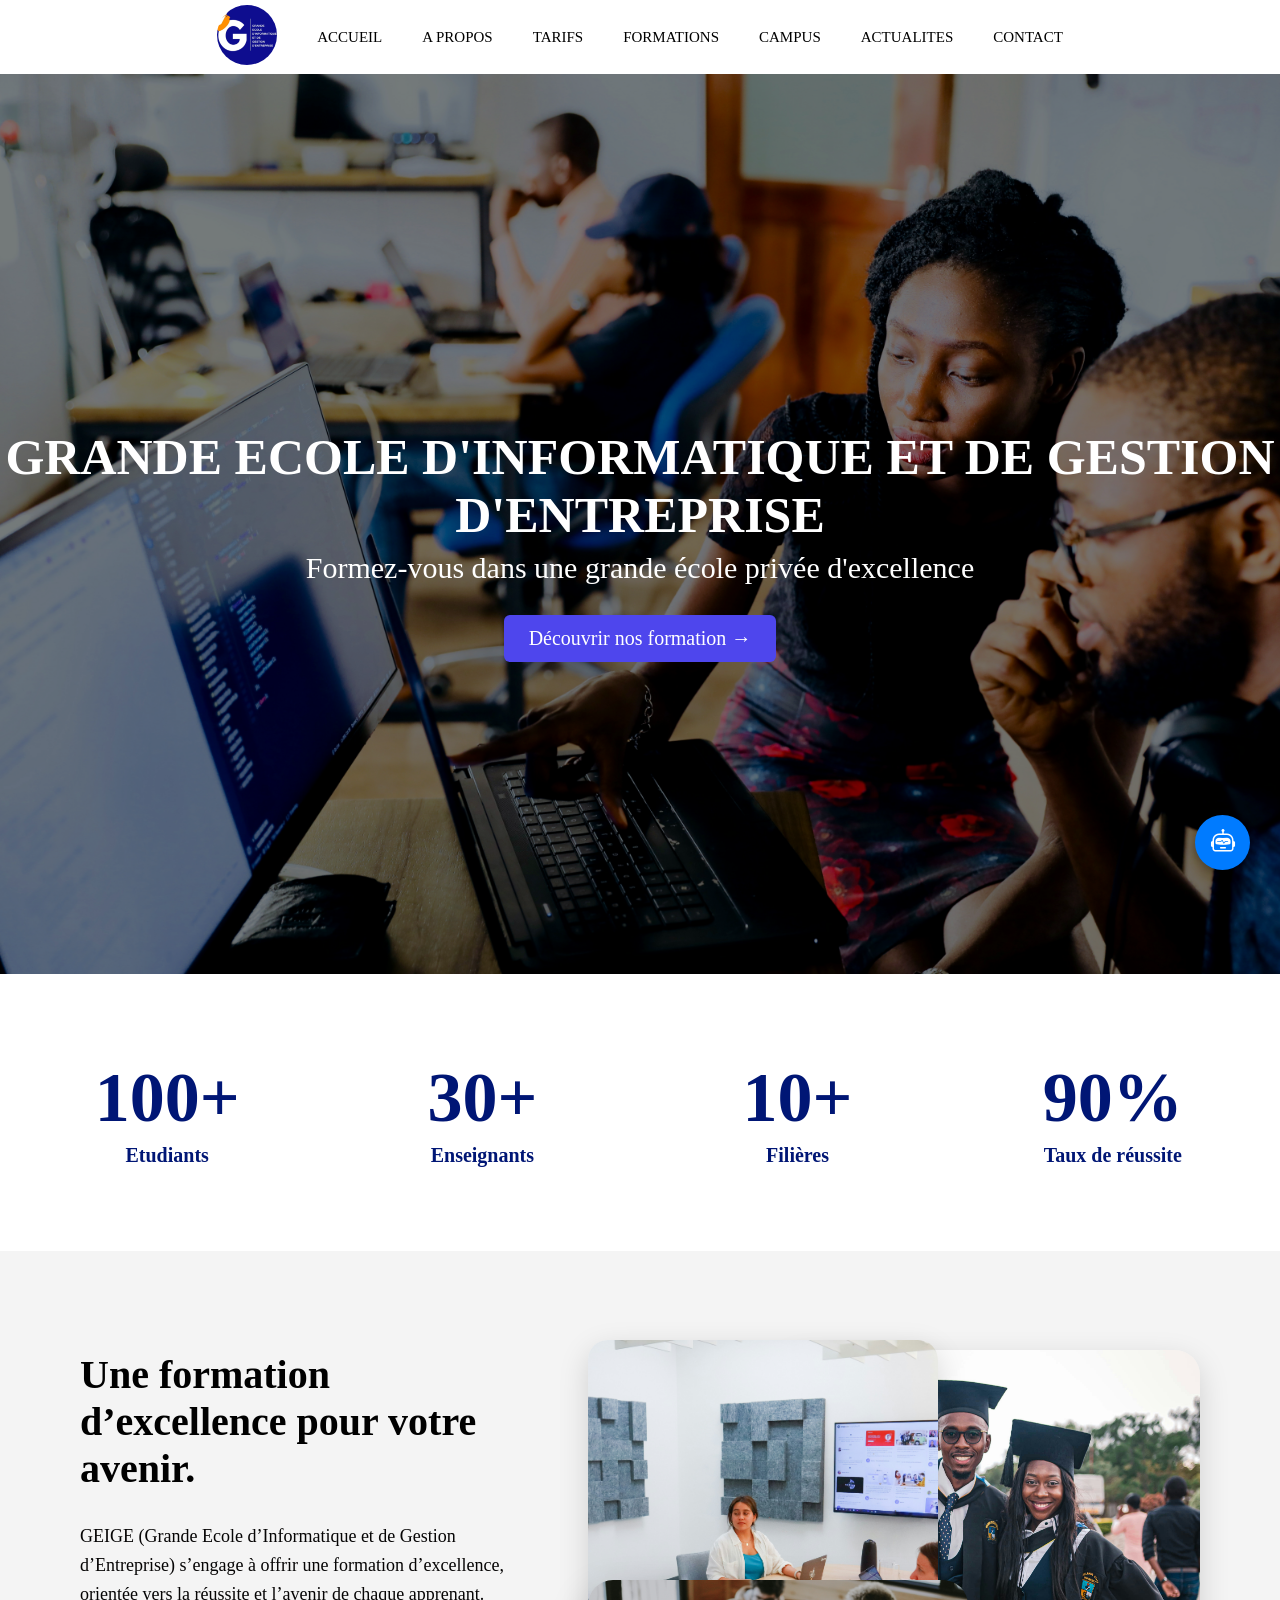
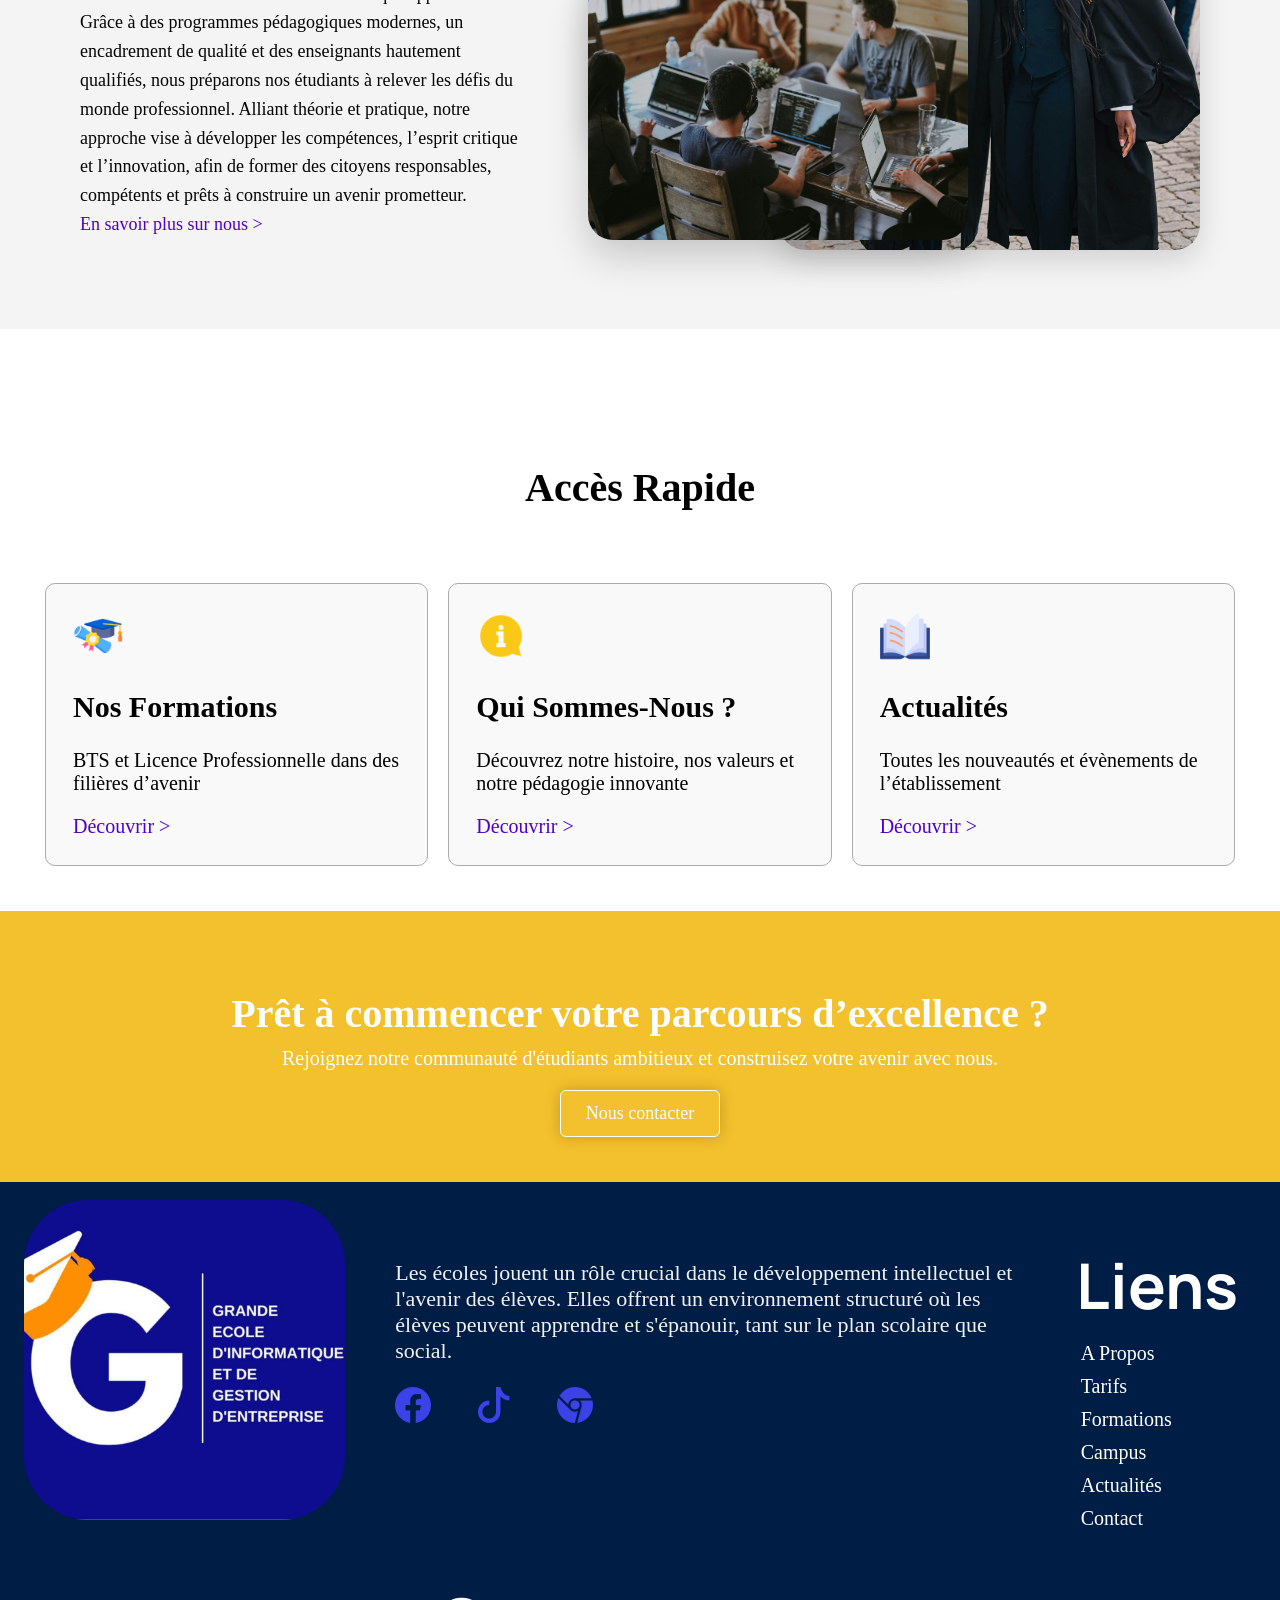
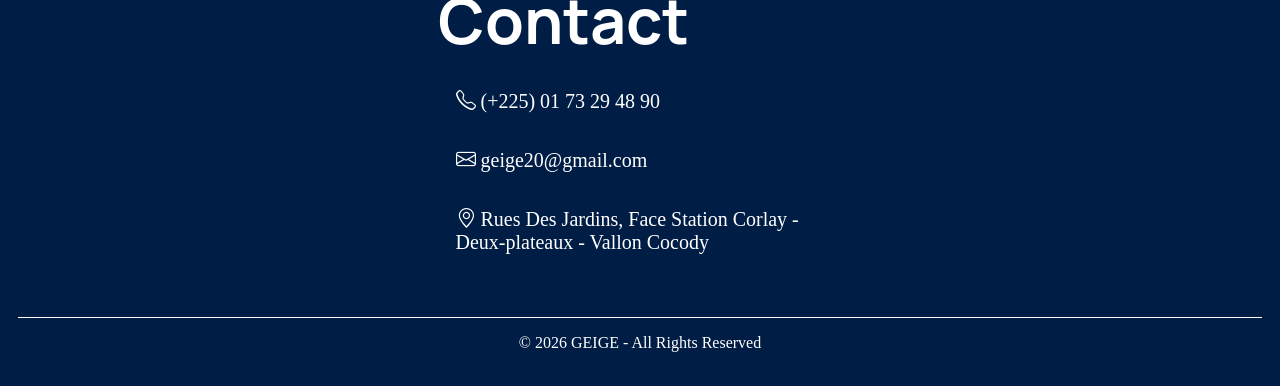
==== commit 4b1748db: "Correction et amélioration du code / ajout de JavaScript" ====
--- a/accueil.html
+++ b/accueil.html
@@ -30,7 +30,7 @@
 
   <!-- Section de présentation -->
    <section class="presentation-image">
-    <div class="image">
+    <div class="image" id="slideshow">
       <div class="sname">
         <h1>GRANDE ECOLE D'INFORMATIQUE ET DE GESTION D'ENTREPRISE</h1>
         <p>Formez-vous dans une grande école privée d'excellence</p>
@@ -165,5 +165,7 @@
     <div class="assistant-btn">
   <i class="bi bi-robot"></i>
     </div>
+
+    <script src="./main.js"></script>
 </body>
 </html> 
--- a/Css/style.css
+++ b/Css/style.css
@@ -45,10 +45,29 @@
 }
 
 .image {
-  background-image: url(../Img/img2.jpg);
   height: 100vh;
+  position: relative;
+  overflow: hidden;
+  background-color: #000;
+}
+
+.slide {
+  position: absolute;
+  inset: 0;
+  background-size: cover;
+  background-position: center;
   background-repeat: no-repeat;
-  background-size: cover;
+  opacity: 0;
+  transition: opacity 1.5s ease;
+}
+
+.slide.active {
+  opacity: 1;
+}
+
+.sname {
+  position: relative;
+  z-index: 10;
 }
 
 .sname {
@@ -152,11 +171,21 @@
   margin-top: 5%;
   gap: 60px;
   background-color: #F4F4F4;
-}
-
+  overflow: hidden;
+}
+
+/* ── Texte : glisse depuis la gauche ── */
 .texteapercu {
   flex: 0 0 40%;
   max-width: 500px;
+  opacity: 0;
+  transform: translateX(-80px);
+  transition: opacity 0.8s ease, transform 0.8s ease;
+}
+
+.texteapercu.visible {
+  opacity: 1;
+  transform: translateX(0);
 }
 
 .texteapercu h1 {
@@ -179,24 +208,56 @@
   font-weight: 500;
 }
 
+/* ── Conteneur images : glisse depuis la droite ── */
 .imageapercu {
   flex: 1;
   position: relative;
   height: 500px;
   min-width: 600px;
-}
-
+  opacity: 0;
+  transform: translateX(80px);
+  transition: opacity 0.8s ease, transform 0.8s ease;
+}
+
+.imageapercu.visible {
+  opacity: 1;
+  transform: translateX(0);
+}
+
+/* ── Images : apparaissent en montant avec délai ── */
 .imageapercu img {
   position: absolute;
   object-fit: cover;
-  transition: transform 0.3s ease;
+  opacity: 0;
+  transform: translateY(30px);
+  transition: opacity 0.6s ease, transform 0.6s ease;
 }
 
 .imageapercu img:hover {
-    transform: scale(1.05);
-    cursor: pointer;
-}
-
+  transform: scale(1.05);
+  cursor: pointer;
+}
+
+/* Quand le conteneur devient visible, les images apparaissent en cascade */
+.imageapercu.visible .img1 {
+  opacity: 1;
+  transform: translateY(0);
+  transition-delay: 0.1s;
+}
+
+.imageapercu.visible .img2 {
+  opacity: 1;
+  transform: translateY(0);
+  transition-delay: 0.3s;
+}
+
+.imageapercu.visible .img3 {
+  opacity: 1;
+  transform: translateY(0);
+  transition-delay: 0.5s;
+}
+
+/* ── Styles originaux des images ── */
 .img1 {
   width: 350px;
   height: 400px;
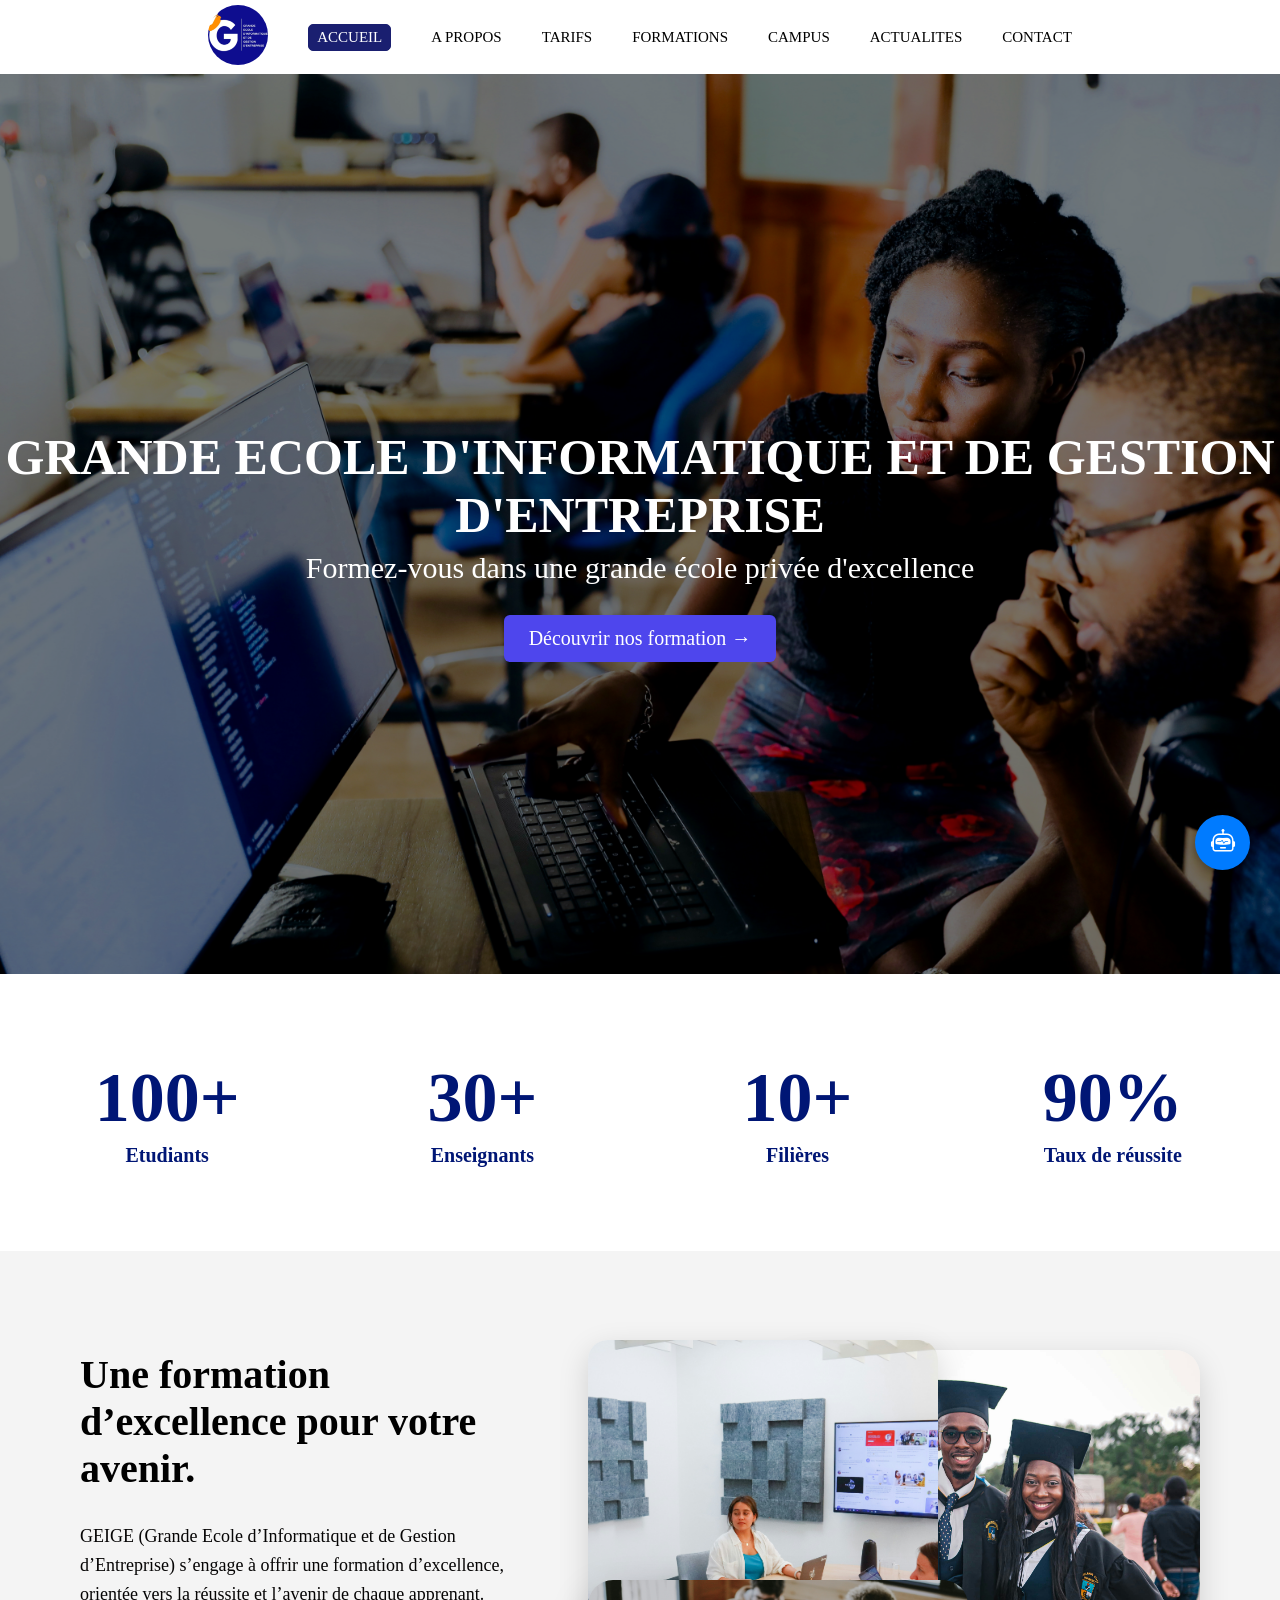
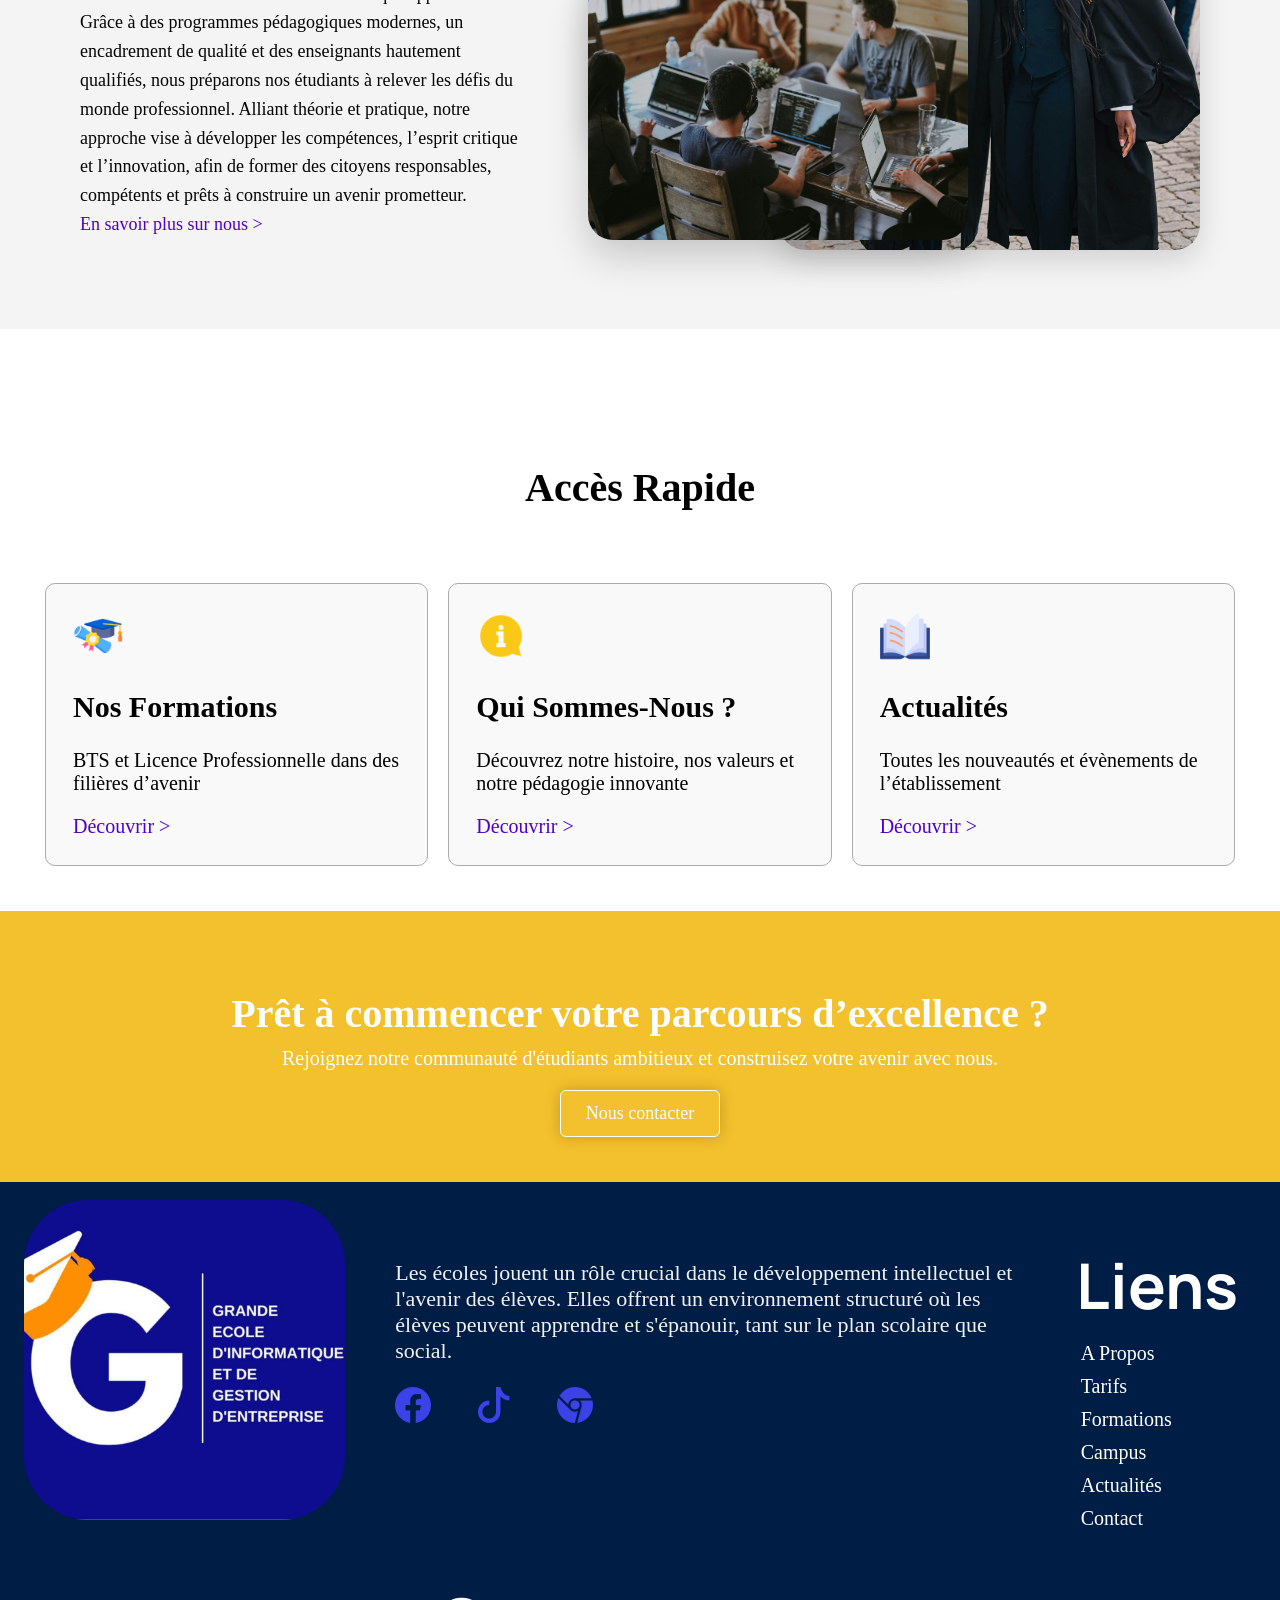
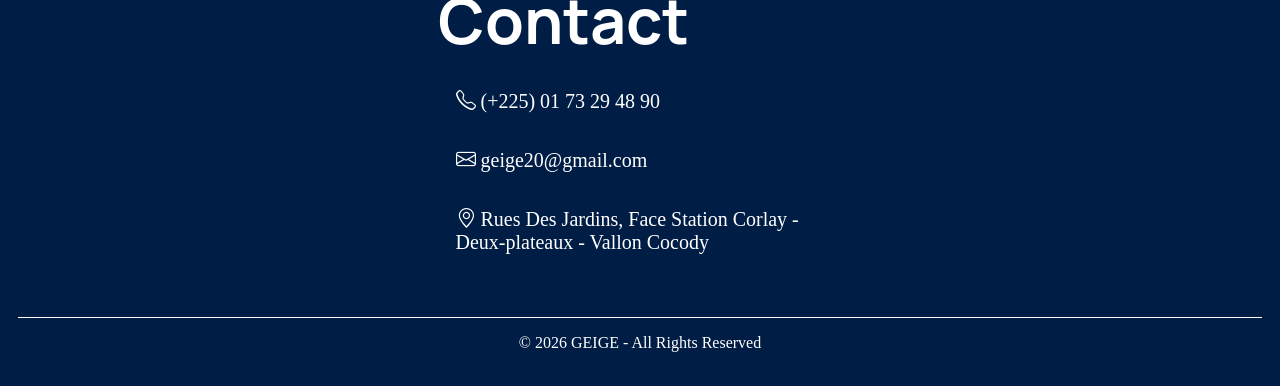
==== commit 78f039a3: "Ajout de page formation et ajouts de quelques éléments dans le JS" ====
--- a/accueil.html
+++ b/accueil.html
@@ -18,10 +18,10 @@
     <div class="logo"><img src="./Img/Logo Geige.jpg" alt="Logo de Geige"></div>
 
     <div class="menu">
-      <ul><a href="#">ACCUEIL</a></ul>
+      <ul><a href="#" class="nav-active">ACCUEIL</a></ul>
       <ul><a href="#">A PROPOS</a></ul>
       <ul><a href="#">TARIFS</a></ul>
-      <ul><a href="#">FORMATIONS</a></ul>
+      <ul><a href="./formations.html">FORMATIONS</a></ul>
       <ul><a href="#">CAMPUS</a></ul>
       <ul><a href="#">ACTUALITES</a></ul>
       <ul><a href="#">CONTACT</a></ul>
@@ -34,7 +34,7 @@
       <div class="sname">
         <h1>GRANDE ECOLE D'INFORMATIQUE ET DE GESTION D'ENTREPRISE</h1>
         <p>Formez-vous dans une grande école privée d'excellence</p>
-          <a href="#" class="btns">Découvrir nos formation → </a>
+          <a href="./formations.html" class="btns">Découvrir nos formation → </a>
       </div>
     </div>
    </section>
@@ -87,7 +87,7 @@
         <img src="./Img/education (1).png" alt="diploma">
         <h2>Nos Formations</h2>
         <p>BTS et Licence Professionnelle dans des filières d’avenir</p>
-        <a href="#">Découvrir ></a>
+        <a href="./formations.html">Découvrir ></a>
       </div>
 
       <div class="doc qui-sommes-nous">
@@ -144,7 +144,7 @@
       <h1>Liens</h1>
       <a href="#">A Propos</a>
       <a href="#">Tarifs</a>
-      <a href="#">Formations</a>
+      <a href="./formations.html">Formations</a>
       <a href="#">Campus</a>
       <a href="#">Actualités</a>
       <a href="#">Contact</a>
--- a/Css/style.css
+++ b/Css/style.css
@@ -37,6 +37,14 @@
 ul a:hover {
   color: rgb(31, 31, 162);
   transform: scale(1.05);
+}
+
+.nav-active {
+    background-color: #1A1F70 !important;
+    border: 1px solid #1A1F70;
+    color: white !important;
+    padding: 4px 8px;
+    border-radius: 5px;
 }
 
 /*Section de présentation*/
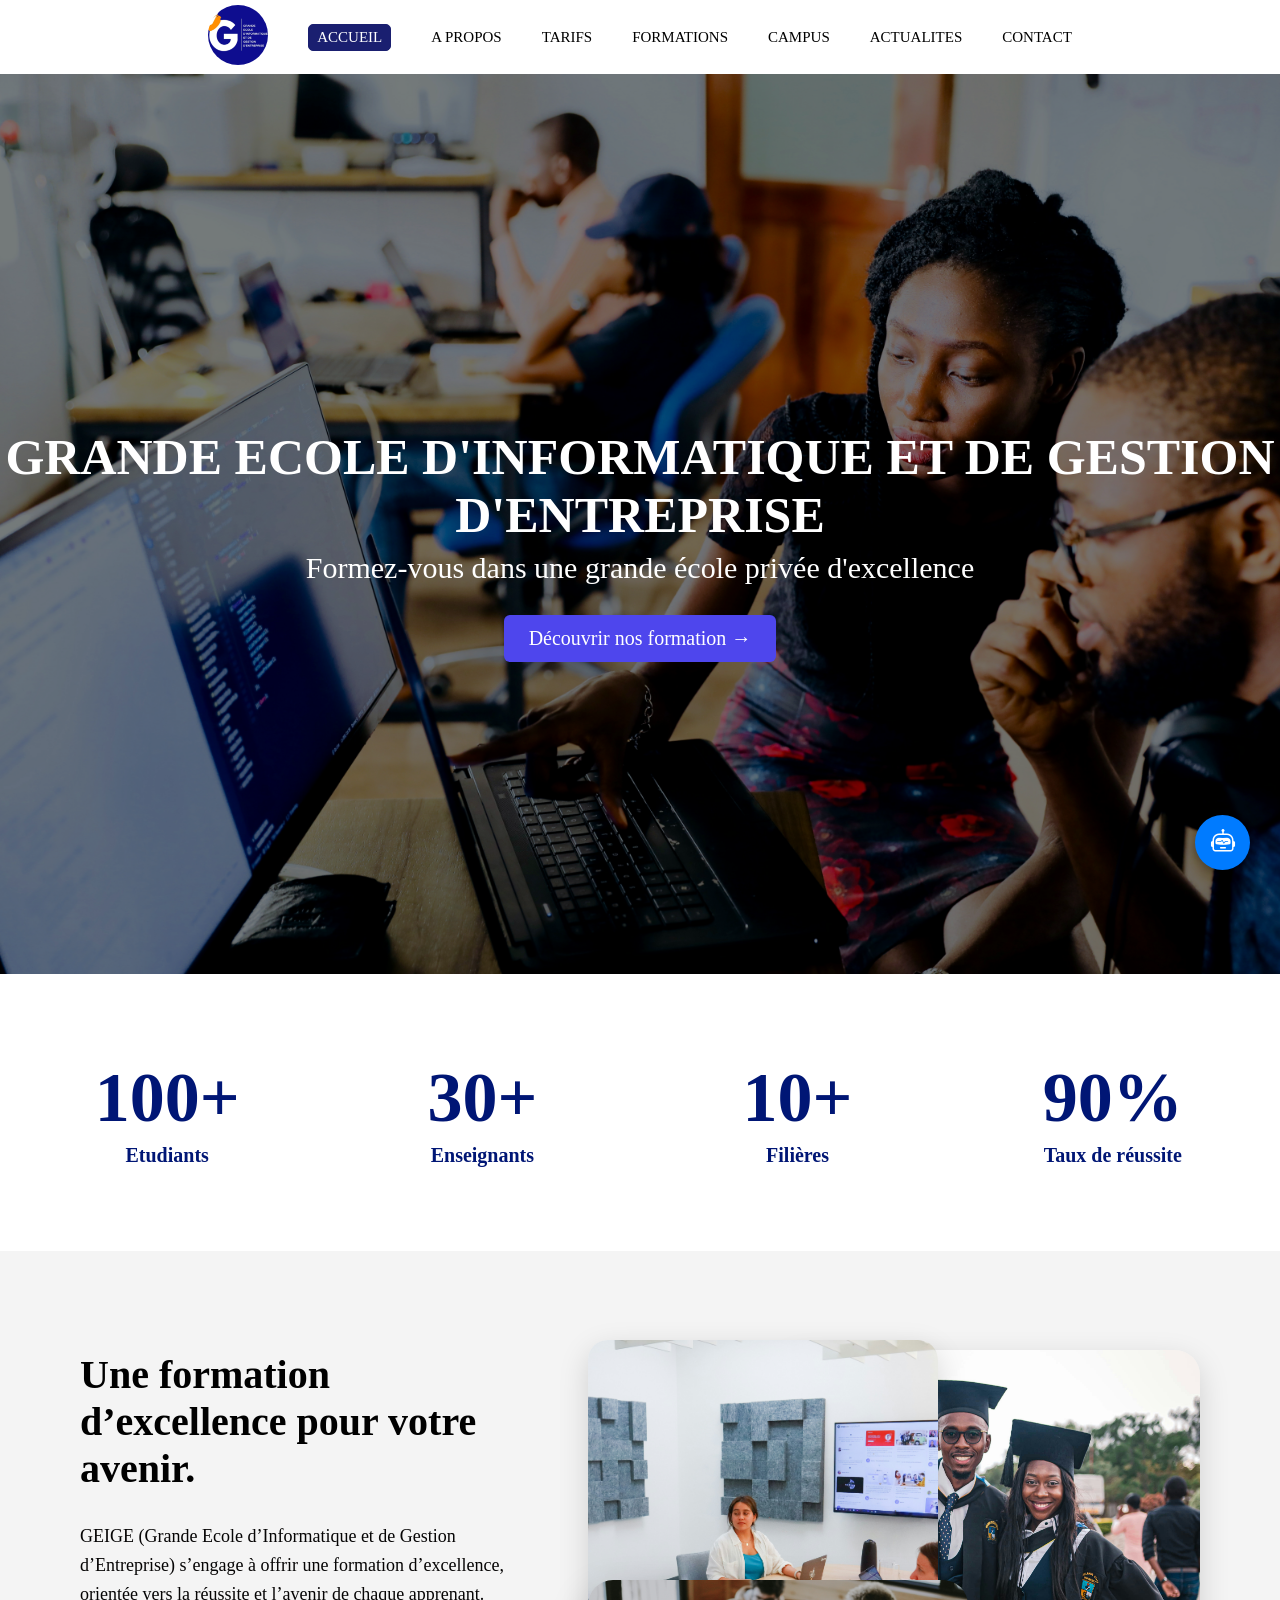
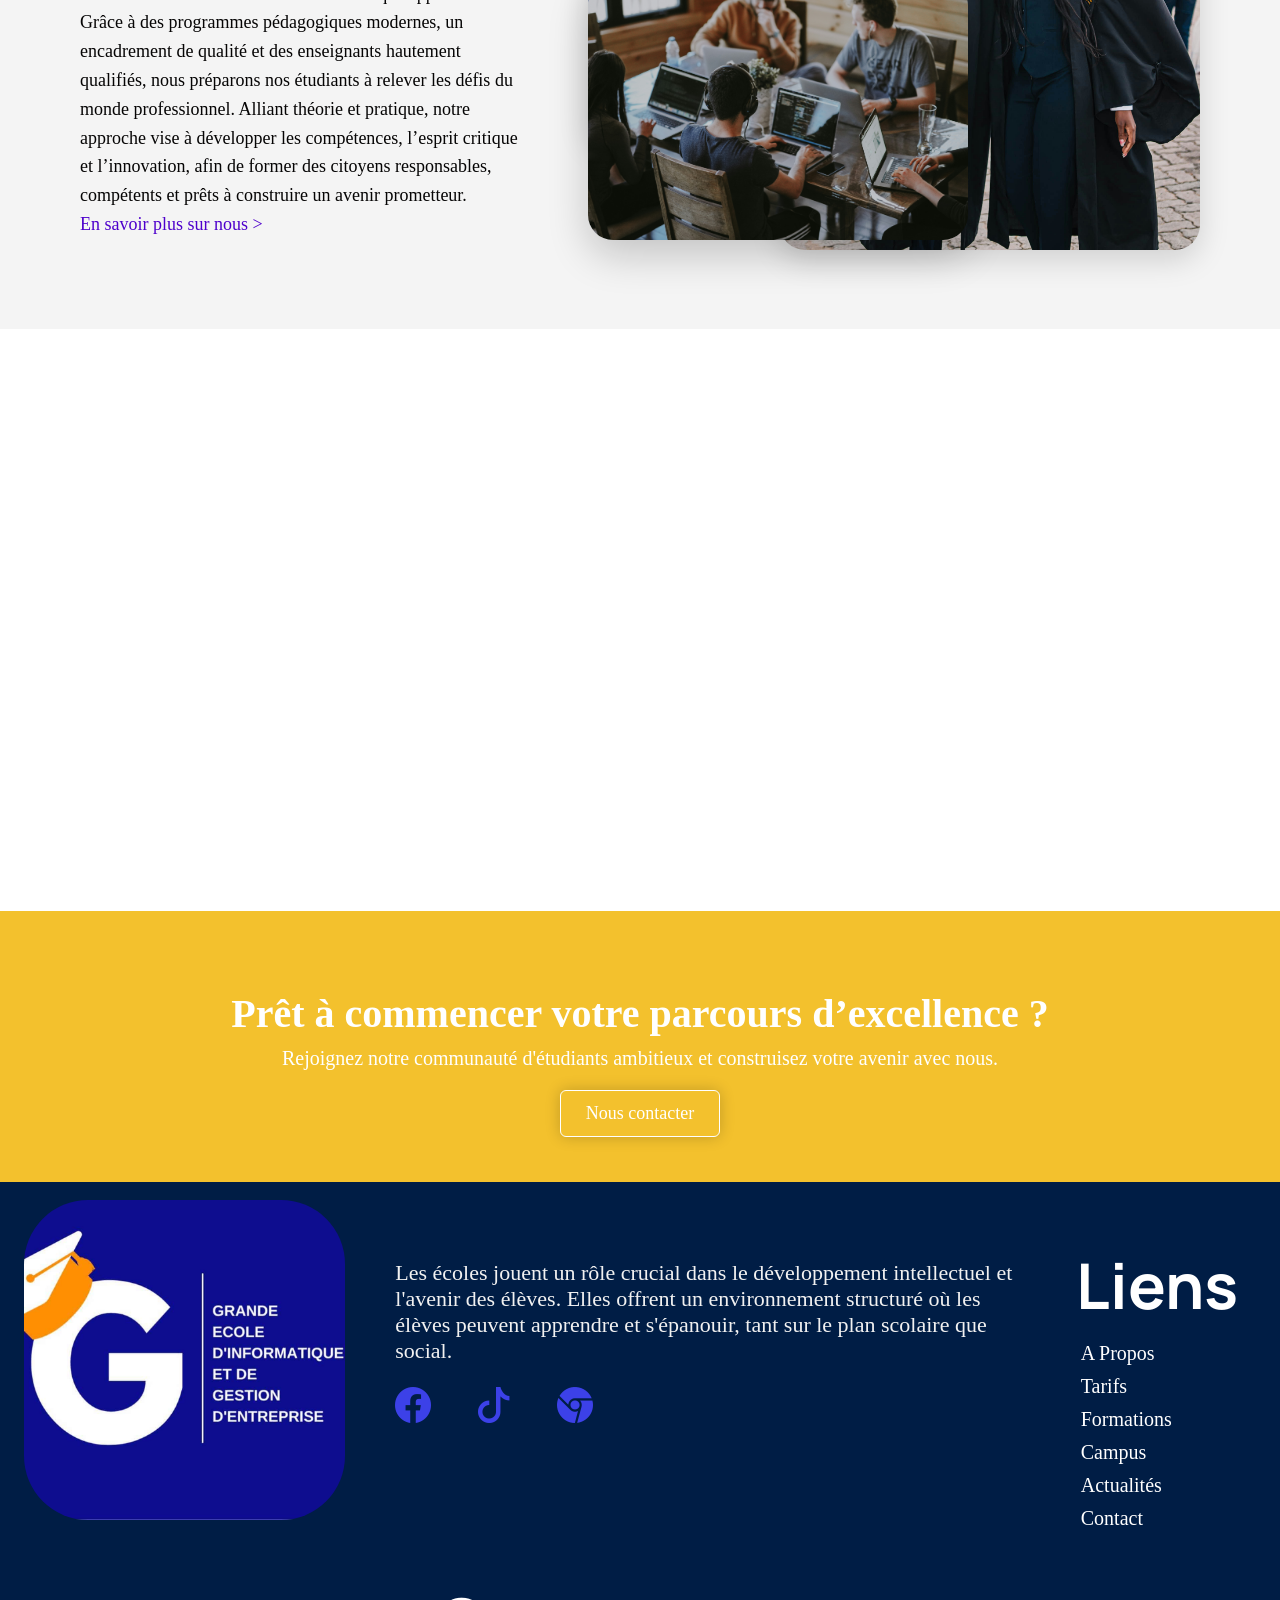
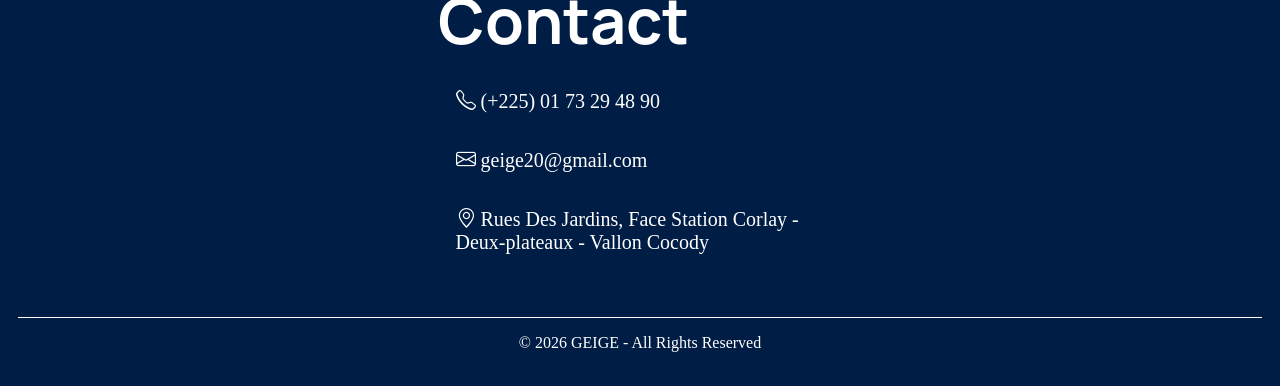
==== commit 1207d133: "Ajout de nouvelles pages HTML, CSS et quelques modifs JS" ====
--- a/accueil.html
+++ b/accueil.html
@@ -24,13 +24,13 @@
       <ul><a href="./formations.html">FORMATIONS</a></ul>
       <ul><a href="#">CAMPUS</a></ul>
       <ul><a href="#">ACTUALITES</a></ul>
-      <ul><a href="#">CONTACT</a></ul>
+      <ul><a href="./contact.html">CONTACT</a></ul>
     </div>
   </header>
 
   <!-- Section de présentation -->
-   <section class="presentation-image">
-    <div class="image" id="slideshow">
+   <section class="presentation-image reveal">
+    <div class="image reveal" id="slideshow">
       <div class="sname">
         <h1>GRANDE ECOLE D'INFORMATIQUE ET DE GESTION D'ENTREPRISE</h1>
         <p>Formez-vous dans une grande école privée d'excellence</p>
@@ -40,7 +40,7 @@
    </section>
 
    <!-- Section de statistiques -->
-    <section class="stat">
+    <section class="stat reveal">
       <div class="sta">
         <p class="bg">100+</p>
         <p class="pt">Etudiants</p>
@@ -63,15 +63,15 @@
     </section>
 
     <!-- Section d'aperçu -->
-     <section class="apercu">
-      <article class="texteapercu">
+     <section class="apercu reveal">
+      <article class="texteapercu reveal">
         <h1>Une formation d’excellence pour votre avenir.</h1>
         <p>GEIGE (Grande Ecole d’Informatique et de Gestion d’Entreprise) s’engage à offrir une formation d’excellence, orientée vers la réussite et l’avenir de chaque apprenant. Grâce à des programmes pédagogiques modernes, un encadrement de qualité et des enseignants hautement qualifiés, nous préparons nos étudiants à relever les défis du monde professionnel. Alliant théorie et pratique, notre approche vise à développer les compétences, l’esprit critique et l’innovation, afin de former des citoyens responsables, compétents et prêts à construire un avenir prometteur.<br>
         <a href="#">En savoir plus sur nous ></a>
         </p>
       </article>
 
-      <article class="imageapercu">
+      <article class="imageapercu reveal">
         <img src="./Img/walls-io-rHe6nD1iMU0-unsplash.jpg" alt="Students" class="img1">
         <img src="./Img/annie-spratt-QckxruozjRg-unsplash.jpg" alt="Students" class="img2">
         <img src="./Img/students.jpg" alt="Students" class="img3">
@@ -79,10 +79,10 @@
      </section>
 
     <!--Section d'accès rapide-->
-    <div class="titre">
+    <div class="titre reveal">
         <h1>Accès Rapide</h1>
       </div>
-    <section class="acces-rapide">
+    <section class="acces-rapide reveal">
       <div class="doc nos-formation">
         <img src="./Img/education (1).png" alt="diploma">
         <h2>Nos Formations</h2>
@@ -113,7 +113,7 @@
       </div>
 
       <div class="btncontact">
-        <a href="#" class="btn">Nous contacter </a>
+        <a href="./contact.html" class="btn">Nous contacter </a>
       </div>
     </section>
 
@@ -147,7 +147,7 @@
       <a href="./formations.html">Formations</a>
       <a href="#">Campus</a>
       <a href="#">Actualités</a>
-      <a href="#">Contact</a>
+      <a href="./contact.html">Contact</a>
       </div>
 
       <div class="infos">
--- a/Css/style.css
+++ b/Css/style.css
@@ -534,4 +534,16 @@
   background-color: #0056b3;
   transform: scale(1.1);
   transition: 0.3s;
+}
+
+/*Reveal and scroll*/
+.reveal {
+    opacity: 0;
+    transform: translateY(40px);
+    transition: opacity 0.6s ease-out, transform 0.6s ease-out;
+}
+
+.reveal.visible {
+    opacity: 1;
+    transform: translateY(0);
 }
